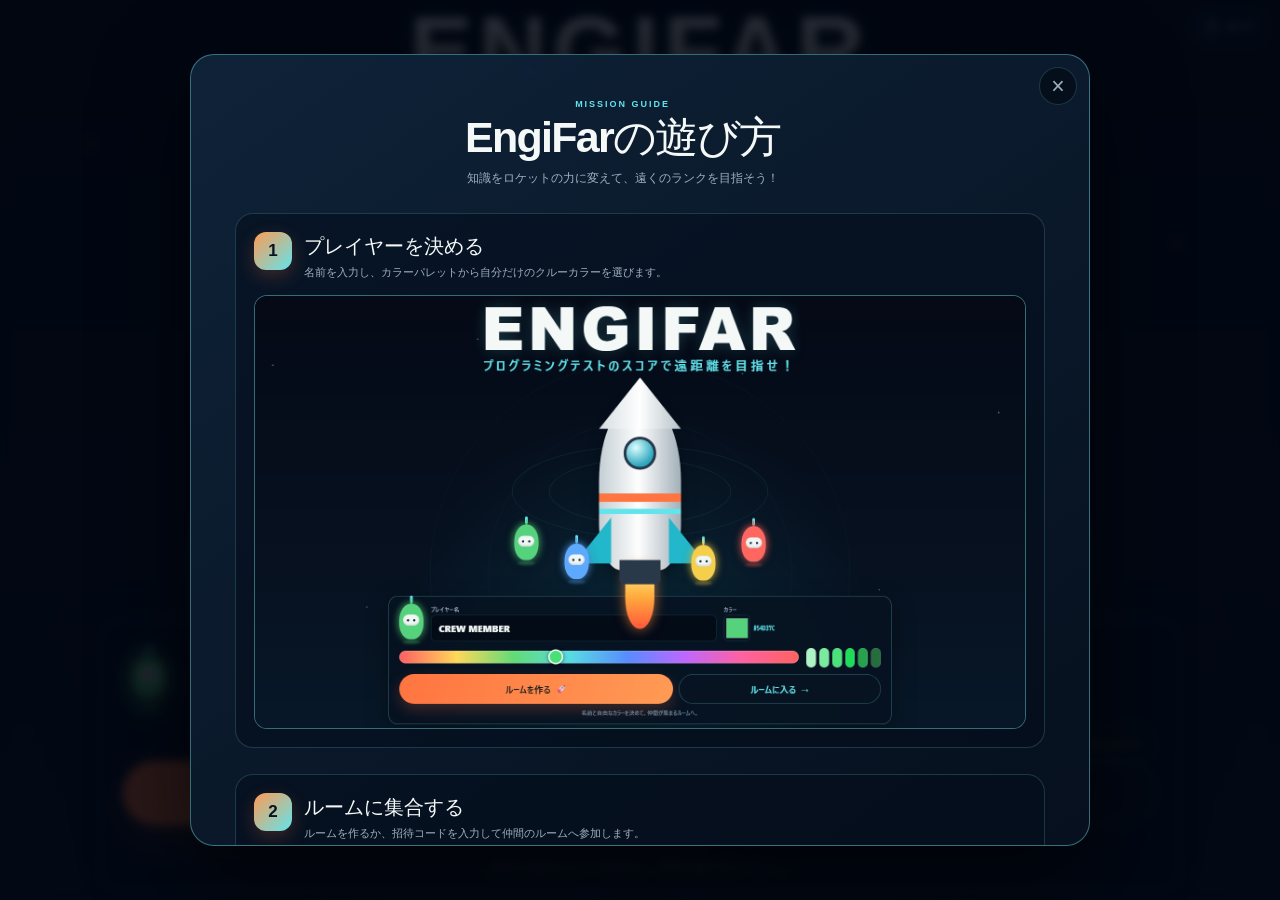
==== public/index.html @ 31536b96 "feat: synchronize quiz flow and private results" ====
<!doctype html>
<html lang="ja">
<head>
  <meta charset="UTF-8">
  <meta name="viewport" content="width=device-width, initial-scale=1, viewport-fit=cover">
  <meta name="theme-color" content="#07111f">
  <title>EngiFar | 遠距離を目指せ!!</title>
  <link rel="stylesheet" href="./style.css?v=20260826-pr33-ui-port">
  <script type="module" src="./script.js?v=20260826-pr33-ui-port"></script>
</head>
<body>
  <div class="app-shell reference-home" id="app" data-page="home">
    <div class="space-background" aria-hidden="true"></div>
    <button class="guide-open-button guide-open-button--home" type="button" aria-haspopup="dialog"><span>?</span> 遊び方</button>
    <main class="reference-home-main">
      <header class="reference-hero"><p class="reference-logo">ENGIFAR</p><h1>プログラミングテストのスコアで<wbr>遠距離を目指せ！</h1></header>
      <section class="reference-scene" aria-label="仲間のクルーとロケット">
        <span class="scene-orbit scene-orbit--outer" aria-hidden="true"></span><span class="scene-orbit scene-orbit--inner" aria-hidden="true"></span>
        <span class="crew-avatar scene-bot scene-bot--one" style="--crew-color:#54d37c" aria-label="緑のクルー"><i></i></span>
        <span class="crew-avatar scene-bot scene-bot--two" style="--crew-color:#5ca9ff" aria-label="青のクルー"><i></i></span>
        <div class="home-rocket" aria-label="EngiFarロケット"><span class="home-rocket-tip"></span><span class="home-rocket-window"></span><span class="home-rocket-band home-rocket-band--orange"></span><span class="home-rocket-band home-rocket-band--cyan"></span><span class="home-rocket-fin home-rocket-fin--left"></span><span class="home-rocket-fin home-rocket-fin--right"></span><span class="home-rocket-engine"></span><span class="home-rocket-flame"></span></div>
        <span class="crew-avatar scene-bot scene-bot--three" style="--crew-color:#f5cf4b" aria-label="黄のクルー"><i></i></span>
        <span class="crew-avatar scene-bot scene-bot--four" style="--crew-color:#ff665f" aria-label="赤のクルー"><i></i></span>
      </section>
      <section class="home-control" aria-labelledby="setup-title">
        <div class="home-profile-row">
          <span class="crew-avatar crew-avatar--medium" id="player-preview" style="--crew-color:#54d37c" aria-hidden="true"><i></i></span>
          <label class="compact-name" for="player-name"><span id="setup-title">プレイヤー名</span><input id="player-name" type="text" maxlength="18" value="CREW MEMBER" autocomplete="name"></label>
          <div class="compact-color" aria-label="選択中のクルーカラー"><span>カラー</span><i class="selected-color-swatch" id="selected-color-swatch" style="--swatch-color:#54d37c" aria-hidden="true"></i><output id="color-code" for="player-color">#54D37C</output><input id="player-color" type="color" value="#54d37c" hidden></div>
        </div>
        <div class="color-quick-actions"><button class="color-options-toggle" id="color-options-toggle" type="button" aria-expanded="false" aria-controls="color-options-panel">色を変更</button><button class="random-color-button" id="random-color-button" type="button">ランダムカラー</button></div>
        <div class="compact-palette" id="color-options-panel" hidden><label class="hue-control" for="hue-slider"><span class="sr-only">色相を選ぶ</span><input id="hue-slider" type="range" min="0" max="359" value="145" aria-label="色相パレット"></label><div class="tone-palette" id="tone-palette" aria-label="明るさを選ぶ"></div></div>
        <div class="home-actions">
          <button class="primary-button" id="start-button" type="button"><span>ルームを作る</span><b aria-hidden="true">🚀</b></button>
          <button class="secondary-button" id="join-room-button" type="button" aria-expanded="false" aria-controls="join-room-panel"><span>ルームに入る</span><b aria-hidden="true">→</b></button>
        </div>
        <div class="room-entry-panel" id="join-room-panel" hidden><label for="room-code">招待コード</label><div><input id="room-code" type="text" maxlength="8" pattern="[A-Za-z0-9]{6,8}" placeholder="例：STAR24" autocomplete="off"><button id="enter-room-button" type="button">参加</button></div></div>
        <p class="home-room-status" id="home-room-status" aria-live="polite"></p>
        <p class="home-room-note">名前と自由なカラーを決めて、仲間が集まるルームへ。</p>
      </section>
    </main>
  </div>
</body>
</html>
---- public/style.css ----
:root {
  color-scheme: dark;
  --night: #050a16;
  --night-2: #071426;
  --panel: rgba(12, 25, 43, 0.9);
  --panel-solid: #0c192b;
  --panel-soft: rgba(17, 38, 59, 0.78);
  --line: rgba(116, 220, 229, 0.2);
  --line-strong: rgba(116, 220, 229, 0.44);
  --cyan: #62e4ec;
  --cyan-deep: #22b7ca;
  --orange: #ff7541;
  --orange-bright: #ff9b55;
  --lime: #c9f765;
  --text: #f4f8f7;
  --muted: #9eb0bf;
  --quiet: #718496;
  --safe-top: max(10px, env(safe-area-inset-top));
  --safe-right: max(12px, env(safe-area-inset-right));
  --safe-bottom: max(10px, env(safe-area-inset-bottom));
  --safe-left: max(12px, env(safe-area-inset-left));
  font-family: "Segoe UI", "Yu Gothic UI", "Meiryo", sans-serif;
  font-synthesis: none;
}
* {
  box-sizing: border-box;
  margin: 0;
}

html,
body {
  width: 100%;
  height: 100%;
  overflow: hidden;
  background: var(--night);
}

body {
  color: var(--text);
  -webkit-font-smoothing: antialiased;
  text-rendering: optimizeLegibility;
}

button,
input,
a {
  font: inherit;
}

button,
a {
  -webkit-tap-highlight-color: transparent;
}

button {
  border: 0;
}

button:disabled,
button[aria-disabled="true"] {
  cursor: not-allowed;
  opacity: .42;
  filter: saturate(.55);
}

a {
  color: inherit;
  text-decoration: none;
}

[hidden] {
  display: none !important;
}

.sr-only {
  position: absolute;
  width: 1px;
  height: 1px;
  padding: 0;
  margin: -1px;
  overflow: hidden;
  clip: rect(0, 0, 0, 0);
  white-space: nowrap;
  border: 0;
}

.app-shell {
  position: relative;
  isolation: isolate;
  display: grid;
  grid-template-rows: 56px minmax(0, 1fr);
  width: 100%;
  height: 100dvh;
  min-height: 100dvh;
  overflow: hidden;
  padding: var(--safe-top) var(--safe-right) var(--safe-bottom) var(--safe-left);
  background:
    radial-gradient(circle at 50% 78%, rgba(26, 155, 173, 0.15), transparent 42%),
    linear-gradient(180deg, #050a16 0%, #071120 58%, #081828 100%);
}

.space-background {
  position: absolute;
  z-index: -2;
  inset: 0;
  overflow: hidden;
  pointer-events: none;
  background-image:
    radial-gradient(circle at 7% 16%, rgba(255,255,255,.8) 0 1px, transparent 1.8px),
    radial-gradient(circle at 18% 72%, rgba(98,228,236,.75) 0 1px, transparent 2px),
    radial-gradient(circle at 31% 10%, rgba(255,255,255,.65) 0 1px, transparent 1.8px),
    radial-gradient(circle at 43% 83%, rgba(255,255,255,.55) 0 1.2px, transparent 2px),
    radial-gradient(circle at 62% 18%, rgba(98,228,236,.7) 0 1px, transparent 2px),
    radial-gradient(circle at 78% 68%, rgba(255,255,255,.65) 0 1px, transparent 1.8px),
    radial-gradient(circle at 92% 27%, rgba(255,255,255,.75) 0 1.2px, transparent 2px);
  animation: stars-twinkle 3.2s ease-in-out infinite alternate;
}

.space-background::before,
.space-background::after {
  position: absolute;
  content: "";
  border: 1px solid rgba(65, 211, 224, 0.13);
  border-radius: 50%;
  left: 50%;
  top: 64%;
  transform: translate(-50%, -50%);
}

.space-background::before {
  width: min(74vw, 900px);
  aspect-ratio: 1;
}

.space-background::after {
  width: min(54vw, 650px);
  aspect-ratio: 1;
}

.space-background--bright {
  background-color: rgba(39, 91, 133, 0.08);
}

@keyframes stars-twinkle {
  50% { opacity: .62; }
}

.topbar {
  z-index: 20;
  align-self: stretch;
  display: flex;
  align-items: center;
  justify-content: space-between;
  gap: 16px;
  width: min(100%, 1180px);
  margin-inline: auto;
  min-width: 0;
}

.brand {
  display: inline-flex;
  align-items: center;
  gap: 10px;
  min-width: 0;
}

.brand-mark {
  display: grid;
  place-items: center;
  width: 34px;
  height: 34px;
  flex: 0 0 auto;
  border: 1px solid rgba(98, 228, 236, .46);
  border-radius: 10px;
  color: #08121f;
  background: linear-gradient(135deg, var(--cyan), var(--orange-bright));
  box-shadow: 0 0 22px rgba(98, 228, 236, .16);
  font-family: "Arial Black", "Segoe UI", sans-serif;
  font-size: 18px;
  font-weight: 900;
}

.brand > span:last-child {
  display: grid;
  min-width: 0;
}

.brand strong {
  font-family: "Arial Black", "Segoe UI", sans-serif;
  font-size: 20px;
  line-height: 1;
  letter-spacing: .03em;
}

.brand small {
  margin-top: 4px;
  color: var(--quiet);
  font-size: 8px;
  font-weight: 800;
  letter-spacing: .18em;
}

.route-chip {
  display: inline-flex;
  align-items: center;
  gap: 8px;
  height: 32px;
  padding: 0 12px;
  white-space: nowrap;
  border: 1px solid var(--line);
  border-radius: 999px;
  color: var(--muted);
  background: rgba(7, 16, 29, .72);
  font-size: 10px;
  font-weight: 800;
  letter-spacing: .12em;
}

.route-chip span {
  color: var(--cyan);
}

.route-chip--complete {
  border-color: rgba(201, 247, 101, .32);
}

.route-chip--complete span {
  color: var(--lime);
}

.eyebrow {
  margin: 0;
  color: var(--cyan);
  font-size: 10px;
  font-weight: 900;
  letter-spacing: .18em;
  text-transform: uppercase;
}

.primary-button,
.secondary-button {
  display: inline-flex;
  align-items: center;
  justify-content: center;
  gap: 10px;
  min-height: 52px;
  padding: 0 20px;
  border-radius: 999px;
  cursor: pointer;
  font-weight: 900;
  transition: transform .16s ease, filter .16s ease, border-color .16s ease, background .16s ease;
}

.primary-button {
  color: #111b1c;
  background: linear-gradient(105deg, var(--orange), var(--orange-bright));
  box-shadow: 0 12px 32px rgba(255, 117, 65, .24);
}

.primary-button b {
  font-size: 18px;
}

.primary-button:hover,
.secondary-button:hover {
  transform: translateY(-2px);
  filter: brightness(1.06);
}

.primary-button:active,
.secondary-button:active {
  transform: translateY(0);
}

.primary-button:disabled {
  cursor: default;
  color: var(--muted);
  background: rgba(92, 111, 128, .22);
  box-shadow: none;
  transform: none;
  filter: none;
}

.secondary-button {
  min-height: 46px;
  border: 1px solid var(--line-strong);
  color: var(--cyan);
  background: rgba(8, 20, 35, .78);
}

:focus-visible {
  outline: 3px solid var(--lime);
  outline-offset: 3px;
}

/* Crew character */
.crew-avatar {
  --crew-size: 52px;
  position: relative;
  display: inline-block;
  width: calc(var(--crew-size) * .68);
  height: var(--crew-size);
  flex: 0 0 auto;
  border: 1px solid rgba(255, 255, 255, .18);
  border-radius: 48% 48% 44% 44%;
  background: var(--crew-color, #54d37c);
  box-shadow: 0 8px 22px rgba(0, 0, 0, .28), 0 0 18px var(--crew-color, #54d37c);
  animation: crew-bob 3.4s ease-in-out infinite;
}

.crew-avatar::before {
  position: absolute;
  content: "";
  left: 50%;
  bottom: 100%;
  width: 3px;
  height: 18%;
  border-radius: 3px;
  background: var(--crew-color, #54d37c);
  box-shadow: 0 -4px 0 1.5px var(--cyan);
  transform: translateX(-50%);
}

.crew-avatar::after {
  position: absolute;
  content: "";
  z-index: -1;
  left: 12%;
  right: 12%;
  top: 105%;
  height: 10%;
  border-radius: 50%;
  background: var(--crew-color, #54d37c);
  opacity: .24;
  filter: blur(2px);
}

.crew-avatar > i {
  position: absolute;
  left: 15%;
  top: 30%;
  width: 70%;
  height: 32%;
  border-radius: 999px;
  background: #f0f7f5;
  box-shadow: inset 0 -2px 4px rgba(14, 29, 40, .16);
}

.crew-avatar > i::before {
  position: absolute;
  content: "";
  inset: 0;
  background:
    radial-gradient(circle at 31% 52%, #122232 0 8%, transparent 10%),
    radial-gradient(circle at 69% 52%, #122232 0 8%, transparent 10%);
}

.crew-avatar--svg {
  border: 0;
  border-radius: 0;
  background: transparent;
  box-shadow: none;
  filter: drop-shadow(0 8px 14px rgba(0, 0, 0, .28)) drop-shadow(0 0 10px var(--crew-color, #54d37c));
}

.crew-avatar--svg::before,
.crew-avatar--svg::after {
  content: none;
}

.crew-avatar-svg {
  display: block;
  width: 100%;
  height: 100%;
}

.room-avatar-field {
  position: absolute;
  z-index: 4;
  inset: 4% 3% 2%;
  touch-action: none;
}

.room-field-avatar {
  position: absolute;
  width: 48px;
  height: 64px;
  padding: 0;
  cursor: grab;
  transform: translate(-50%, -50%);
  transition: filter .18s ease, scale .18s ease;
}

.room-field-avatar.is-dragging {
  z-index: 8;
  cursor: grabbing;
  scale: 1.08;
  animation: none;
}

.room-field-avatar.is-reacting {
  animation: room-avatar-reaction .58s ease;
}

.room-field-avatar-label {
  position: absolute;
  left: 50%;
  bottom: -8px;
  padding: 2px 6px;
  border-radius: 999px;
  color: #07111f;
  background: var(--lime);
  font-size: 7px;
  font-weight: 900;
  translate: -50% 0;
}

@keyframes room-avatar-reaction {
  0%, 100% { rotate: 0deg; scale: 1; }
  30% { rotate: -12deg; scale: 1.08; }
  65% { rotate: 12deg; scale: 1.08; }
}

@media (prefers-reduced-motion: reduce) {
  .crew-avatar,
  .room-field-avatar.is-reacting {
    animation: none;
  }
}

.crew-avatar--tiny { --crew-size: 28px; box-shadow: 0 0 9px var(--crew-color); }
.crew-avatar--small { --crew-size: 40px; }
.crew-avatar--medium { --crew-size: 54px; }
.crew-avatar--large { --crew-size: 72px; }

@keyframes crew-bob {
  0%, 100% { translate: 0 0; }
  50% { translate: 0 -5px; }
}

/* Home */
.home-layout {
  z-index: 1;
  align-self: stretch;
  display: grid;
  grid-template-columns: minmax(0, 1fr) minmax(340px, 420px);
  align-items: center;
  gap: clamp(28px, 6vw, 86px);
  width: min(100%, 1080px);
  min-height: 0;
  margin-inline: auto;
  padding: 12px clamp(10px, 2vw, 24px) 18px;
}

.home-intro {
  min-width: 0;
}

.home-intro h1 {
  margin: 8px 0 10px;
  font-family: "Arial Black", "Yu Gothic UI", sans-serif;
  font-size: clamp(44px, 6.4vw, 78px);
  line-height: 1.03;
  letter-spacing: -.04em;
}

.home-intro h1 em {
  color: transparent;
  background: linear-gradient(90deg, var(--cyan), #c9d6bd 47%, var(--orange-bright));
  -webkit-background-clip: text;
  background-clip: text;
  font-style: normal;
}

.home-lead {
  max-width: 510px;
  margin: 0;
  color: var(--muted);
  font-size: clamp(14px, 1.5vw, 17px);
  font-weight: 700;
  line-height: 1.8;
}

.crew-constellation {
  position: relative;
  width: min(100%, 480px);
  height: clamp(126px, 19vh, 170px);
  margin-top: 14px;
}

.crew-constellation .orbit {
  position: absolute;
  left: 5%;
  right: 3%;
  top: 24%;
  height: 70%;
  border: 1px solid rgba(98, 228, 236, .2);
  border-radius: 50%;
  transform: rotate(-5deg);
}

.crew-constellation .orbit--two {
  left: 18%;
  right: 18%;
  top: 38%;
  height: 45%;
  border-color: rgba(255, 117, 65, .18);
  transform: rotate(8deg);
}

.crew-constellation .crew-avatar {
  position: absolute;
}

.crew-pos--one { left: 6%; top: 46%; animation-delay: -.4s; }
.crew-pos--two { left: 24%; top: 22%; animation-delay: -1.2s; }
.crew-pos--three { left: 48%; top: 53%; animation-delay: -2s; }
.crew-pos--four { left: 66%; top: 18%; animation-delay: -.8s; }
.crew-pos--five { left: 88%; top: 47%; animation-delay: -1.7s; }

.crew-constellation > strong {
  position: absolute;
  left: 50%;
  bottom: 0;
  padding: 5px 10px;
  border: 1px solid var(--line);
  border-radius: 999px;
  color: var(--quiet);
  background: rgba(6, 13, 25, .75);
  font-size: 8px;
  letter-spacing: .16em;
  transform: translateX(-50%);
}

.mission-facts {
  display: grid;
  grid-template-columns: repeat(3, 1fr);
  gap: 8px;
  max-width: 520px;
  margin: 10px 0 0;
  padding: 0;
  list-style: none;
}

.mission-facts li {
  display: flex;
  align-items: center;
  gap: 8px;
  min-width: 0;
  padding: 10px 12px;
  border: 1px solid var(--line);
  border-radius: 13px;
  background: rgba(9, 22, 38, .58);
}

.mission-facts b {
  color: var(--cyan);
  font-size: 24px;
  line-height: 1;
}

.mission-facts b span {
  font-size: 11px;
}

.mission-facts li > span {
  color: var(--muted);
  font-size: 10px;
  font-weight: 800;
}

.setup-card {
  display: grid;
  gap: 15px;
  width: 100%;
  min-width: 0;
  padding: clamp(18px, 3vh, 28px);
  border: 1px solid var(--line-strong);
  border-radius: 26px;
  background:
    linear-gradient(145deg, rgba(20, 43, 65, .94), rgba(8, 19, 34, .96));
  box-shadow: 0 26px 70px rgba(0, 0, 0, .38), inset 0 1px rgba(255,255,255,.04);
  animation: panel-enter .55s ease both;
}

@keyframes panel-enter {
  from { opacity: 0; transform: translateY(10px); }
}

.setup-heading {
  display: flex;
  align-items: center;
  gap: 16px;
}

.setup-heading h2 {
  margin: 5px 0 0;
  font-size: clamp(19px, 2.2vw, 25px);
}

.player-avatar-wrap {
  position: relative;
  display: grid;
  place-items: center;
  width: 84px;
  height: 84px;
  flex: 0 0 auto;
  border: 1px solid var(--line);
  border-radius: 22px;
  background: radial-gradient(circle, rgba(98,228,236,.12), transparent 70%);
}

.ready-dot {
  position: absolute;
  right: 6px;
  bottom: 6px;
  width: 13px;
  height: 13px;
  border: 3px solid var(--panel-solid);
  border-radius: 50%;
  background: var(--lime);
  box-shadow: 0 0 10px rgba(201,247,101,.5);
}

.field-group {
  display: grid;
  gap: 7px;
}

.field-group > span,
.color-section-head > span {
  color: var(--muted);
  font-size: 11px;
  font-weight: 900;
  letter-spacing: .06em;
}

.field-group input {
  width: 100%;
  height: 48px;
  padding: 0 15px;
  border: 1px solid rgba(157, 179, 197, .26);
  border-radius: 13px;
  outline: 0;
  color: var(--text);
  background: rgba(4, 12, 24, .72);
  font-weight: 800;
}

.field-group input:focus {
  border-color: var(--cyan);
  box-shadow: 0 0 0 3px rgba(98, 228, 236, .12);
}

.color-section {
  display: grid;
  gap: 9px;
  min-width: 0;
}

.color-section-head {
  display: flex;
  align-items: center;
  justify-content: space-between;
  gap: 12px;
}

.native-color {
  display: inline-flex;
  align-items: center;
  gap: 8px;
  cursor: pointer;
}

.native-color input {
  width: 36px;
  height: 28px;
  padding: 2px;
  border: 1px solid var(--line-strong);
  border-radius: 9px;
  background: transparent;
  cursor: pointer;
}

.native-color output {
  min-width: 62px;
  color: var(--cyan);
  font: 800 11px ui-monospace, "Cascadia Code", monospace;
}

.hue-control {
  display: block;
  min-width: 0;
}

.hue-control input {
  width: 100%;
  height: 18px;
  margin: 0;
  appearance: none;
  border: 2px solid rgba(255,255,255,.16);
  border-radius: 999px;
  outline: 0;
  background: linear-gradient(90deg, #ff6262, #ffd95a, #63dc77, #58dbe4, #598dff, #be68ff, #ff62a2, #ff6262);
  cursor: pointer;
}

.hue-control input::-webkit-slider-thumb {
  width: 23px;
  height: 23px;
  appearance: none;
  border: 3px solid #fff;
  border-radius: 50%;
  background: hsl(var(--selected-hue, 145) 72% 58%);
  box-shadow: 0 1px 8px rgba(0,0,0,.55);
}

.hue-control input::-moz-range-thumb {
  width: 18px;
  height: 18px;
  border: 3px solid #fff;
  border-radius: 50%;
  background: hsl(var(--selected-hue, 145) 72% 58%);
}

.tone-palette {
  display: grid;
  grid-template-columns: repeat(6, 1fr);
  gap: 7px;
}

.tone-button {
  position: relative;
  min-width: 0;
  height: 31px;
  border: 1px solid rgba(255,255,255,.22);
  border-radius: 10px;
  background: var(--tone);
  cursor: pointer;
}

.tone-button[aria-pressed="true"] {
  outline: 2px solid #fff;
  outline-offset: 2px;
}

.setup-note {
  margin: -2px 0 0;
  color: var(--quiet);
  font-size: 11px;
  font-weight: 700;
}

.setup-note span {
  color: var(--lime);
}

.setup-card .primary-button {
  width: 100%;
}

/* Quiz */
.player-chip {
  display: inline-flex;
  align-items: center;
  gap: 9px;
  min-width: 0;
  max-width: 44vw;
  padding: 5px 11px;
  border: 1px solid var(--line);
  border-radius: 999px;
  background: rgba(7, 16, 29, .72);
}

.player-chip strong {
  overflow: hidden;
  color: var(--muted);
  font-size: 11px;
  text-overflow: ellipsis;
  white-space: nowrap;
}

.quiz-layout {
  z-index: 1;
  display: grid;
  place-items: center;
  width: 100%;
  min-width: 0;
  min-height: 0;
  padding: 10px clamp(4px, 2vw, 20px) 14px;
}

.quiz-card {
  display: grid;
  grid-template-rows: auto 5px minmax(112px, 1fr) auto auto;
  gap: clamp(8px, 1.5vh, 14px);
  width: min(100%, 980px);
  min-width: 0;
  height: min(100%, 650px);
  min-height: 0;
  padding: clamp(13px, 2.5vh, 23px);
  border: 1px solid var(--line-strong);
  border-radius: 24px;
  background: linear-gradient(145deg, rgba(16, 34, 54, .96), rgba(7, 17, 31, .97));
  box-shadow: 0 24px 70px rgba(0, 0, 0, .4);
}

.quiz-head {
  display: flex;
  align-items: center;
  justify-content: space-between;
  gap: 12px;
  min-width: 0;
}

.question-count {
  display: flex;
  align-items: baseline;
  gap: 6px;
  margin-top: 2px;
}

.question-count strong {
  font-family: "Arial Black", "Segoe UI", sans-serif;
  font-size: clamp(26px, 4vh, 40px);
  line-height: 1;
}

.question-count span {
  color: var(--quiet);
  font-size: 12px;
  font-weight: 800;
}

.quiz-head-side {
  display: flex;
  align-items: center;
  gap: 7px;
}

.category-chip,
.difficulty-chip {
  display: inline-flex;
  align-items: center;
  height: 27px;
  padding: 0 10px;
  border-radius: 999px;
  font-size: 9px;
  font-weight: 900;
  letter-spacing: .06em;
}

.category-chip {
  border: 1px solid rgba(98, 228, 236, .3);
  color: var(--cyan);
  background: rgba(98, 228, 236, .08);
}

.difficulty-chip {
  color: #1c2111;
  background: var(--lime);
}

.progress-track {
  overflow: hidden;
  height: 5px;
  border-radius: 99px;
  background: rgba(129, 154, 174, .17);
}

.progress-track i {
  display: block;
  width: 4.2%;
  height: 100%;
  border-radius: inherit;
  background: linear-gradient(90deg, var(--cyan), var(--lime));
  box-shadow: 0 0 12px rgba(98,228,236,.4);
  transition: width .3s ease;
}

.question-zone {
  display: grid;
  grid-template-rows: auto minmax(0, 1fr);
  min-height: 0;
  min-width: 0;
  overflow: hidden;
  border: 1px solid rgba(120, 161, 187, .17);
  border-radius: 18px;
  background: rgba(4, 13, 25, .55);
}

.timer-dial {
  --timer-color: var(--orange);
  position: relative;
  display: flex;
  align-items: center;
  justify-content: space-between;
  width: 100%;
  min-height: 58px;
  padding: 10px 20px 12px;
  border-bottom: 1px solid rgba(120, 161, 187, .14);
  background: rgba(15, 31, 49, .62);
}

.timer-dial::after {
  position: absolute;
  left: 0;
  bottom: -1px;
  width: calc(var(--timer-progress) * 100%);
  height: 4px;
  content: "";
  background: var(--timer-color);
  box-shadow: 0 0 12px color-mix(in srgb, var(--timer-color) 55%, transparent);
  transition: width .16s linear;
}

.timer-dial span {
  color: var(--muted);
  font-size: 12px;
  font-weight: 900;
  letter-spacing: .08em;
}

.timer-dial small {
  margin-left: 5px;
  color: var(--timer-color);
  font-size: 12px;
  font-weight: 900;
}

.timer-dial strong {
  color: var(--timer-color);
  font-family: "Arial Black", "Segoe UI", sans-serif;
  font-size: 30px;
  line-height: .95;
}

.quiz-card[data-mode="review"] .timer-dial {
  --timer-color: var(--cyan);
}

.question-copy {
  display: grid;
  align-content: start;
  gap: clamp(11px, 1.8vh, 18px);
  min-width: 0;
  padding: clamp(14px, 2.4vh, 24px) clamp(15px, 2.5vw, 26px) clamp(16px, 2.6vh, 26px);
}

.question-prompt,
.question-fill {
  min-width: 0;
}

.question-row-label {
  display: block;
  margin-bottom: 6px;
  color: var(--cyan);
  font-size: 9px;
  font-weight: 900;
  letter-spacing: .15em;
}

.question-instruction {
  margin: 0;
  color: var(--text);
  font-size: clamp(12px, 1.45vw, 15px);
  font-weight: 800;
  line-height: 1.55;
}

.question-copy pre {
  overflow: hidden;
  margin: 0;
  min-height: 64px;
  padding: 14px 16px;
  border: 1px solid rgba(201, 247, 101, .28);
  border-radius: 13px;
  color: var(--lime);
  background: rgba(13, 28, 18, .72);
  font: 800 clamp(13px, 1.7vw, 18px)/1.5 ui-monospace, "Cascadia Code", "Yu Gothic UI", monospace;
  text-align: center;
  white-space: pre-wrap;
  overflow-wrap: anywhere;
}

.answer-grid {
  display: grid;
  grid-template-columns: repeat(2, minmax(0, 1fr));
  gap: 9px;
  min-width: 0;
}

.answer-button {
  position: relative;
  display: grid;
  grid-template-columns: 28px minmax(0, 1fr);
  align-items: center;
  gap: 10px;
  min-height: clamp(48px, 7.6vh, 66px);
  padding: 8px 12px;
  border: 1px solid rgba(134, 162, 184, .22);
  border-radius: 14px;
  color: var(--text);
  background: rgba(15, 31, 49, .82);
  cursor: pointer;
  text-align: left;
  font-size: clamp(11px, 1.3vw, 14px);
  font-weight: 800;
  overflow-wrap: anywhere;
  transition: border-color .15s ease, background .15s ease, transform .15s ease;
}

.answer-button:hover:not(:disabled) {
  border-color: var(--cyan);
  transform: translateY(-1px);
}

.answer-button > span:first-child {
  display: grid;
  place-items: center;
  width: 27px;
  height: 27px;
  border: 1px solid rgba(158, 180, 198, .32);
  border-radius: 8px;
  color: var(--muted);
  font-size: 10px;
}

.answer-button.is-selected {
  border-color: var(--orange);
  background: rgba(255, 117, 65, .13);
}

.answer-button.is-selected > span:first-child {
  border-color: var(--orange);
  color: #141b1b;
  background: var(--orange);
}

.answer-button.is-answer {
  border-color: var(--lime);
  background: rgba(201, 247, 101, .13);
}

.answer-button.is-answer > span:first-child {
  border-color: var(--lime);
  color: #17200f;
  background: var(--lime);
}

.answer-button:disabled {
  cursor: default;
}

.answer-button.is-muted {
  opacity: .55;
}

.feedback-bar {
  display: grid;
  grid-template-columns: 34px minmax(0, 1fr) auto;
  align-items: center;
  gap: 10px;
  min-height: 62px;
  padding: 9px 12px;
  border: 1px solid rgba(98, 228, 236, .16);
  border-radius: 14px;
  background: rgba(5, 16, 29, .72);
}

.feedback-icon {
  display: grid;
  place-items: center;
  width: 32px;
  height: 32px;
  border-radius: 50%;
  color: var(--lime);
  background: rgba(201, 247, 101, .09);
}

.feedback-bar strong {
  display: block;
  font-size: clamp(10px, 1.25vw, 13px);
}

.feedback-bar p {
  margin: 3px 0 0;
  color: var(--muted);
  font-size: clamp(9px, 1.05vw, 11px);
  line-height: 1.35;
}

.correct-confetti {
  position: fixed;
  z-index: 100;
  inset: 0;
  overflow: hidden;
  pointer-events: none;
}

.confetti-piece {
  position: absolute;
  bottom: -12px;
  width: 8px;
  height: 15px;
  border-radius: 2px;
  background: var(--confetti-color, #ffd83d);
  box-shadow: 0 0 7px rgba(255, 213, 45, .42);
  opacity: 0;
  animation: correct-confetti-burst 1.55s cubic-bezier(.2,.7,.28,1) var(--confetti-delay, 0s) both;
}

.confetti-piece--left { left: 8px; }
.confetti-piece--right { right: 8px; }

.confetti-piece:nth-child(3n) { width: 6px; height: 11px; }
.confetti-piece:nth-child(4n) { border-radius: 50%; }

@keyframes correct-confetti-burst {
  0% { opacity: 0; transform: translate(0, 20px) rotate(0deg) scale(.7); }
  10% { opacity: 1; }
  52% { opacity: 1; transform: translate(var(--confetti-apex-x), var(--confetti-apex-y)) rotate(var(--confetti-rotate)) scale(1); }
  100% { opacity: 0; transform: translate(var(--confetti-x), var(--confetti-end-y)) rotate(calc(var(--confetti-rotate) + 180deg)) scale(.82); }
}

.review-count {
  display: grid;
  place-items: center;
  width: 34px;
  height: 34px;
  border: 1px solid var(--line-strong);
  border-radius: 50%;
  color: var(--cyan);
  font-family: "Arial Black", "Segoe UI", sans-serif;
}

/* Rocket */
.rocket-shell {
  display: block;
  padding: 0;
}

.topbar--overlay {
  position: absolute;
  z-index: 30;
  left: 50%;
  top: var(--safe-top);
  width: min(calc(100% - var(--safe-left) - var(--safe-right)), 1180px);
  height: 48px;
  transform: translateX(-50%);
}

.flight-scene {
  position: relative;
  width: 100%;
  height: 100dvh;
  overflow: hidden;
  background: #112a42;
}

.sky-layer {
  position: absolute;
  inset: 0;
  opacity: 0;
  transition: opacity 1.2s ease;
}

.sky-layer--ground {
  opacity: 1;
  background:
    linear-gradient(180deg, #0c1730 0%, #224f76 54%, #538e98 75%, #253b31 76%, #102218 100%);
}

.sky-layer--ground::after {
  position: absolute;
  content: "";
  left: -10%;
  right: -10%;
  bottom: 16%;
  height: 18%;
  border-radius: 50% 50% 0 0;
  background: linear-gradient(180deg, rgba(52,102,76,.7), #0f241b);
}

.sky-layer--upper {
  background: linear-gradient(180deg, #091226 0%, #173c66 52%, #4f91b0 100%);
}

.sky-layer--space {
  background:
    radial-gradient(circle at 65% 20%, rgba(94, 88, 187, .22), transparent 35%),
    linear-gradient(180deg, #030610, #071123 66%, #12324d);
}

[data-flight-state="countdown"] .sky-layer--upper,
[data-flight-state="flying"] .sky-layer--upper,
[data-flight-state="complete"] .sky-layer--upper {
  opacity: 1;
}

[data-flight-state="flying"] .sky-layer--space,
[data-flight-state="complete"] .sky-layer--space {
  opacity: 1;
}

.flight-stars {
  position: absolute;
  inset: 0;
  opacity: 0;
  background-image:
    radial-gradient(circle at 12% 18%, #fff 0 1px, transparent 1.8px),
    radial-gradient(circle at 26% 41%, var(--cyan) 0 1px, transparent 2px),
    radial-gradient(circle at 39% 12%, #fff 0 1px, transparent 1.8px),
    radial-gradient(circle at 56% 34%, #fff 0 1.2px, transparent 2px),
    radial-gradient(circle at 72% 16%, var(--cyan) 0 1px, transparent 2px),
    radial-gradient(circle at 87% 43%, #fff 0 1px, transparent 1.8px),
    radial-gradient(circle at 94% 8%, #fff 0 1px, transparent 1.8px);
  transition: opacity 1s ease;
}

[data-flight-state="flying"] .flight-stars,
[data-flight-state="complete"] .flight-stars {
  opacity: .9;
  animation: stars-twinkle 1.8s ease-in-out infinite alternate;
}

.speed-lines {
  position: absolute;
  inset: -30%;
  opacity: 0;
  background: repeating-linear-gradient(90deg, transparent 0 7%, rgba(255,255,255,.22) 7.1% 7.2%, transparent 7.3% 15%);
  transform: perspective(380px) rotateX(64deg);
}

[data-flight-state="flying"] .speed-lines {
  opacity: .18;
  animation: speed-lines .42s linear infinite;
}

@keyframes speed-lines {
  to { translate: 0 90px; }
}

.launch-status {
  position: absolute;
  z-index: 14;
  left: max(var(--safe-left), calc(50% - 550px));
  top: max(72px, calc(var(--safe-top) + 58px));
  display: flex;
  align-items: center;
  gap: 10px;
  max-width: min(70vw, 340px);
  padding: 9px 13px;
  border: 1px solid var(--line);
  border-radius: 14px;
  background: rgba(4, 12, 25, .68);
  backdrop-filter: blur(10px);
}

.status-light {
  width: 9px;
  height: 9px;
  flex: 0 0 auto;
  border-radius: 50%;
  background: var(--orange);
  box-shadow: 0 0 12px var(--orange);
  animation: status-pulse 1.2s ease-in-out infinite;
}

[data-flight-state="ready"] .status-light,
[data-flight-state="complete"] .status-light {
  background: var(--lime);
  box-shadow: 0 0 12px var(--lime);
}

[data-flight-state="flying"] .status-light {
  background: var(--cyan);
  box-shadow: 0 0 12px var(--cyan);
}

@keyframes status-pulse {
  50% { opacity: .4; }
}

.launch-status small,
.launch-status strong {
  display: block;
}

.launch-status small {
  color: var(--cyan);
  font-size: 8px;
  font-weight: 900;
  letter-spacing: .14em;
}

.launch-status strong {
  margin-top: 3px;
  font-size: clamp(11px, 1.5vw, 14px);
}

.flight-steps {
  position: absolute;
  z-index: 14;
  right: max(var(--safe-right), calc(50% - 550px));
  top: max(78px, calc(var(--safe-top) + 62px));
  display: flex;
  gap: 4px;
  margin: 0;
  padding: 0;
  list-style: none;
}

.flight-steps li {
  display: inline-flex;
  align-items: center;
  gap: 5px;
  padding: 6px 8px;
  border-radius: 99px;
  color: rgba(224,235,238,.48);
  font-size: 9px;
  font-weight: 900;
}

.flight-steps li span {
  display: grid;
  place-items: center;
  width: 18px;
  height: 18px;
  border: 1px solid currentColor;
  border-radius: 50%;
}

.flight-steps li.is-current {
  color: var(--text);
  background: rgba(98,228,236,.13);
}

.flight-steps li.is-done {
  color: var(--lime);
}

.rocket-wrap {
  position: absolute;
  z-index: 8;
  left: 50%;
  bottom: clamp(98px, 13vh, 140px);
  width: clamp(105px, 14vw, 152px);
  transform: translateX(-50%);
  transform-origin: 50% 75%;
}

.rocket-svg {
  position: relative;
  z-index: 2;
  display: block;
  width: 100%;
  height: auto;
  filter: drop-shadow(0 18px 18px rgba(0,0,0,.32));
}

.rocket-glow {
  position: absolute;
  left: 50%;
  bottom: 0;
  width: 130%;
  height: 35%;
  border-radius: 50%;
  background: radial-gradient(circle, rgba(255,149,70,.4), transparent 68%);
  transform: translateX(-50%);
  filter: blur(8px);
}

.rocket-flame {
  opacity: 0;
  transform-box: fill-box;
  transform-origin: 50% 0;
}

.rocket-hatch {
  opacity: 1;
  transition: opacity .3s ease;
}

[data-flight-state="ready"] .rocket-hatch,
[data-flight-state="countdown"] .rocket-hatch,
[data-flight-state="flying"] .rocket-hatch,
[data-flight-state="complete"] .rocket-hatch {
  opacity: 0;
}

[data-flight-state="countdown"] .rocket-wrap {
  animation: rocket-shake .12s linear infinite alternate;
}

[data-flight-state="countdown"] .rocket-flame,
[data-flight-state="flying"] .rocket-flame {
  opacity: 1;
  animation: flame-flicker .25s ease-in-out infinite alternate;
}

@keyframes rocket-shake {
  to { margin-left: 2px; rotate: .45deg; }
}

@keyframes flame-flicker {
  to { transform: scaleY(1.25) scaleX(.9); }
}

.rocket-smoke {
  position: absolute;
  z-index: 1;
  left: 50%;
  top: 80%;
  width: 100%;
  height: 80px;
  opacity: 0;
  transform: translateX(-50%);
}

.rocket-smoke i {
  position: absolute;
  left: 50%;
  top: 0;
  width: 46px;
  height: 46px;
  border-radius: 50%;
  background: rgba(227, 236, 235, .75);
  filter: blur(2px);
}

.rocket-smoke i:nth-child(2) { margin-left: -34px; animation-delay: -.2s; }
.rocket-smoke i:nth-child(3) { margin-left: 18px; animation-delay: -.4s; }
.rocket-smoke i:nth-child(4) { margin-left: -10px; animation-delay: -.6s; }

[data-flight-state="countdown"] .rocket-smoke,
[data-flight-state="flying"] .rocket-smoke {
  opacity: 1;
}

[data-flight-state="countdown"] .rocket-smoke i,
[data-flight-state="flying"] .rocket-smoke i {
  animation: smoke-puff .8s ease-out infinite;
}

@keyframes smoke-puff {
  to { opacity: 0; transform: translate(-8px, 65px) scale(1.65); }
}

.boarding-lineup {
  position: absolute;
  z-index: 9;
  left: 50%;
  bottom: clamp(92px, 12vh, 124px);
  width: 1px;
  height: 1px;
}

.boarder {
  --crew-size: 50px;
  position: absolute;
  left: 0;
  bottom: 0;
  animation: crew-board 1.35s cubic-bezier(.35,.08,.25,1) var(--delay) both;
}

.boarder b {
  position: absolute;
  left: 50%;
  top: 112%;
  padding: 2px 5px;
  border-radius: 5px;
  color: #0b1520;
  background: var(--lime);
  font-size: 7px;
  transform: translateX(-50%);
}

@keyframes crew-board {
  0% { opacity: 1; transform: translateX(var(--start-x)) scale(1); }
  42% { opacity: 1; transform: translateX(0) translateY(-4px) scale(1); }
  65% { opacity: 1; transform: translateX(0) translateY(-18px) scale(.82); }
  100% { opacity: 0; transform: translateX(0) translateY(-112px) scale(.18); }
}

.launch-pad {
  position: absolute;
  z-index: 6;
  left: 50%;
  bottom: clamp(66px, 9vh, 94px);
  width: clamp(220px, 35vw, 440px);
  height: 42px;
  transform: translateX(-50%);
}

.launch-pad i {
  position: absolute;
  inset: 0;
  border: 1px solid rgba(98,228,236,.32);
  border-radius: 50%;
  background: radial-gradient(ellipse, rgba(98,228,236,.22), rgba(4,11,20,.86) 65%);
  box-shadow: 0 0 30px rgba(98,228,236,.14);
}

.launch-pad span {
  position: absolute;
  left: 50%;
  top: -10px;
  width: 2px;
  height: 52px;
  background: rgba(98,228,236,.2);
}

.countdown {
  position: absolute;
  z-index: 18;
  left: 50%;
  top: 40%;
  color: var(--text);
  font-family: "Arial Black", "Segoe UI", sans-serif;
  font-size: clamp(72px, 15vw, 150px);
  line-height: 1;
  text-shadow: 0 0 35px rgba(98,228,236,.55);
  transform: translate(-50%, -50%);
}

.countdown.is-visible {
  animation: countdown-pop .75s ease both;
}

@keyframes countdown-pop {
  from { opacity: 0; transform: translate(-50%, -50%) scale(.55); }
  25% { opacity: 1; transform: translate(-50%, -50%) scale(1); }
  to { opacity: 0; transform: translate(-50%, -50%) scale(1.35); }
}

.spark-event {
  position: absolute;
  z-index: 13;
  left: 50%;
  top: 34%;
  display: grid;
  place-items: center;
  width: 1px;
  height: 1px;
  opacity: 0;
}

.spark-event.is-visible {
  opacity: 1;
}

.spark-ring {
  position: absolute;
  width: 140px;
  height: 140px;
  border: 3px solid var(--cyan);
  border-radius: 50%;
  animation: spark-ring 1.2s ease-out both;
}

.spark-core {
  color: var(--lime);
  font-size: 80px;
  text-shadow: 0 0 40px var(--cyan);
  animation: spark-core .8s ease-out both;
}

@keyframes spark-ring {
  from { opacity: 1; transform: scale(.1); }
  to { opacity: 0; transform: scale(3); }
}

@keyframes spark-core {
  from { opacity: 0; transform: scale(.1) rotate(-40deg); }
  45% { opacity: 1; }
  to { opacity: .85; transform: scale(1) rotate(0); }
}

.flight-action {
  position: absolute;
  z-index: 20;
  left: 50%;
  bottom: var(--safe-bottom);
  width: min(calc(100% - 28px), 370px);
  transform: translateX(-50%);
}

.launch-button {
  width: 100%;
}

/* Result */
.result-layout {
  z-index: 1;
  display: grid;
  grid-template-columns: minmax(300px, .9fr) minmax(400px, 1.1fr);
  align-items: center;
  gap: clamp(28px, 6vw, 82px);
  width: min(100%, 1080px);
  min-height: 0;
  min-width: 0;
  margin-inline: auto;
  padding: 12px clamp(10px, 2vw, 24px) 18px;
}

.result-visual {
  position: relative;
  justify-self: stretch;
  height: min(58vh, 520px);
  min-height: 310px;
}

.result-orbit {
  position: absolute;
  left: 50%;
  top: 46%;
  width: min(34vw, 390px);
  aspect-ratio: 1;
  border: 1px solid rgba(98,228,236,.22);
  border-radius: 50%;
  transform: translate(-50%, -50%) rotate(-12deg);
  animation: result-orbit-spin 18s linear infinite;
}

.result-orbit::before,
.result-orbit::after {
  position: absolute;
  content: "";
  border: 1px dashed rgba(201,247,101,.2);
  border-radius: 50%;
  inset: 12%;
}

.result-orbit::after {
  inset: 28%;
  border-style: solid;
  border-color: rgba(255,117,65,.2);
}

.result-orbit i {
  position: absolute;
  width: 8px;
  height: 8px;
  border-radius: 50%;
  background: var(--cyan);
  box-shadow: 0 0 14px var(--cyan);
}

.result-orbit i:nth-child(1) { left: 12%; top: 18%; }
.result-orbit i:nth-child(2) { right: 3%; top: 46%; background: var(--orange); box-shadow: 0 0 14px var(--orange); }
.result-orbit i:nth-child(3) { left: 30%; bottom: 0; background: var(--lime); box-shadow: 0 0 14px var(--lime); }

@keyframes result-orbit-spin {
  to { transform: translate(-50%, -50%) rotate(348deg); }
}

.result-planet {
  position: absolute;
  left: 50%;
  top: 46%;
  width: min(19vw, 218px);
  aspect-ratio: 1;
  overflow: hidden;
  border: 2px solid rgba(98,228,236,.55);
  border-radius: 50%;
  background:
    radial-gradient(circle at 35% 28%, rgba(255,255,255,.42) 0 2%, transparent 3%),
    radial-gradient(circle at 68% 62%, rgba(201,247,101,.28) 0 13%, transparent 14%),
    linear-gradient(145deg, #307e9a, #163d69 62%, #14294d);
  box-shadow: inset -24px -20px 40px rgba(3,8,18,.45), 0 0 55px rgba(98,228,236,.22);
  transform: translate(-50%, -50%);
  animation: planet-breathe 3.8s ease-in-out infinite;
}

.result-planet span {
  position: absolute;
  left: -18%;
  top: 44%;
  width: 140%;
  height: 22%;
  border: 10px solid rgba(255, 185, 95, .42);
  border-radius: 50%;
  transform: rotate(-14deg);
}

@keyframes planet-breathe {
  50% { scale: 1.035; }
}

.result-rocket {
  position: absolute;
  z-index: 3;
  left: 71%;
  top: 21%;
  color: var(--orange-bright);
  font-size: 32px;
  text-shadow: 0 0 18px var(--orange);
  transform: rotate(34deg);
  animation: result-rocket-float 2.6s ease-in-out infinite;
}

@keyframes result-rocket-float {
  50% { translate: 8px -9px; rotate: 4deg; }
}

.result-sparkles span {
  position: absolute;
  color: var(--lime);
  animation: result-sparkle 1.8s ease-in-out infinite;
}

@keyframes result-sparkle {
  50% { opacity: .25; transform: scale(.65) rotate(30deg); }
}

.result-avatar {
  position: absolute;
  z-index: 4;
  left: 50%;
  bottom: 2%;
  display: flex;
  align-items: center;
  gap: 12px;
  padding: 9px 14px;
  border: 1px solid var(--line);
  border-radius: 16px;
  background: rgba(6, 15, 28, .78);
  backdrop-filter: blur(8px);
  transform: translateX(-50%);
}

.result-avatar strong {
  max-width: 150px;
  overflow: hidden;
  font-size: 11px;
  text-overflow: ellipsis;
  white-space: nowrap;
}

[data-outcome="spark"] .result-planet {
  border-color: rgba(255,184,88,.65);
  background:
    radial-gradient(circle at 36% 30%, rgba(255,255,255,.5) 0 2%, transparent 3%),
    linear-gradient(145deg, #6c4b8f, #24375f 62%, #162742);
  box-shadow: inset -24px -20px 40px rgba(3,8,18,.45), 0 0 58px rgba(255,140,82,.24);
}

[data-outcome="spark"] .result-rocket {
  color: var(--lime);
}

.result-panel {
  min-width: 0;
  padding: clamp(16px, 3vh, 30px);
  border: 1px solid var(--line-strong);
  border-radius: 26px;
  background: linear-gradient(145deg, rgba(17, 36, 57, .94), rgba(7, 17, 31, .96));
  box-shadow: 0 24px 70px rgba(0,0,0,.38);
  animation: panel-enter .55s ease both;
}

.result-panel h1 {
  margin: 7px 0 8px;
  font-family: "Arial Black", "Yu Gothic UI", sans-serif;
  font-size: clamp(30px, 4.5vw, 54px);
  line-height: 1.06;
  letter-spacing: -.04em;
}

.result-message {
  margin: 0;
  color: var(--muted);
  font-size: clamp(12px, 1.35vw, 15px);
  font-weight: 700;
  line-height: 1.6;
}

.result-metrics {
  display: grid;
  grid-template-columns: repeat(2, minmax(0, 1fr));
  gap: 9px;
  margin: clamp(13px, 2.5vh, 22px) 0 10px;
}

.result-metrics > div {
  padding: 12px 14px;
  border: 1px solid var(--line);
  border-radius: 15px;
  background: rgba(5, 15, 28, .65);
}

.result-metrics .metric-altitude {
  grid-column: 1 / -1;
  display: flex;
  align-items: center;
  justify-content: space-between;
  border-color: rgba(201,247,101,.3);
  background: linear-gradient(90deg, rgba(201,247,101,.08), rgba(5,15,28,.65));
}

.result-metrics dt {
  color: var(--muted);
  font-size: 11px;
  font-weight: 900;
}

.result-metrics dt small {
  display: block;
  margin-top: 2px;
  color: var(--quiet);
  font-size: 8px;
}

.result-metrics dd {
  margin: 5px 0 0;
  color: var(--cyan);
  font-family: "Arial Black", "Segoe UI", sans-serif;
}

.result-metrics dd b {
  font-size: clamp(28px, 4vw, 43px);
  line-height: 1;
}

.result-metrics dd span {
  margin-left: 3px;
  color: var(--muted);
  font: 800 11px "Segoe UI", sans-serif;
}

.metric-altitude dd {
  color: var(--lime);
}

.threshold-note {
  margin: 0 0 14px;
  color: var(--quiet);
  font-size: 10px;
  font-weight: 700;
}

.threshold-note span {
  color: var(--lime);
}

.result-actions {
  display: grid;
  grid-template-columns: minmax(0, 1fr) auto;
  gap: 9px;
}

.result-actions .primary-button {
  min-width: 0;
  padding-inline: 16px;
}

.button-crew {
  position: relative;
  width: 18px;
  height: 25px;
  flex: 0 0 auto;
  border-radius: 50% 50% 44% 44%;
  background: var(--crew-color, #54d37c);
}

.button-crew::after {
  position: absolute;
  content: "";
  left: 20%;
  right: 20%;
  top: 32%;
  height: 31%;
  border-radius: 99px;
  background: #f2f7f5;
}

/* Card */
.card-layout {
  z-index: 1;
  display: grid;
  grid-template-columns: minmax(0, 1.5fr) minmax(290px, .65fr);
  align-items: center;
  gap: clamp(20px, 4vw, 52px);
  width: min(100%, 1120px);
  min-height: 0;
  min-width: 0;
  margin-inline: auto;
  padding: 12px clamp(8px, 2vw, 22px) 18px;
}

.card-preview-wrap {
  min-width: 0;
}

.card-preview-head {
  display: flex;
  align-items: center;
  justify-content: space-between;
  gap: 12px;
  margin-bottom: 12px;
}

.card-preview-head h1 {
  margin: 4px 0 0;
  font-size: clamp(22px, 3vw, 34px);
}

.canvas-frame {
  overflow: hidden;
  width: 100%;
  padding: 8px;
  border: 1px solid var(--line-strong);
  border-radius: 22px;
  background: rgba(11,24,41,.82);
  box-shadow: 0 20px 60px rgba(0,0,0,.4);
}

#profile-card {
  display: block;
  width: 100%;
  height: auto;
  aspect-ratio: 1200 / 760;
  border-radius: 15px;
  background: #081425;
}

.card-controls {
  display: grid;
  gap: 13px;
  min-width: 0;
  padding: clamp(16px, 2.5vh, 24px);
  border: 1px solid var(--line);
  border-radius: 23px;
  background: rgba(10,24,41,.86);
}

.card-player-summary small,
.card-player-summary strong {
  display: block;
}

.card-player-summary small {
  color: var(--cyan);
  font-size: 9px;
  font-weight: 900;
  letter-spacing: .16em;
}

.card-player-summary strong {
  overflow: hidden;
  margin-top: 5px;
  font-size: clamp(21px, 2.5vw, 30px);
  text-overflow: ellipsis;
  white-space: nowrap;
}

.card-player-summary p {
  margin: 7px 0 0;
  color: var(--muted);
  font-size: 11px;
  font-weight: 700;
  line-height: 1.55;
}

.card-role-summary { margin-top: 9px; padding: 8px 10px; border: 1px solid rgba(98,228,236,.22); border-radius: 11px; background: rgba(4,13,25,.55); }
.card-role-summary span,
.card-role-summary b { display: block; }
.card-role-summary span { color: var(--quiet); font-size: 8px; font-weight: 900; letter-spacing: .1em; }
.card-role-summary b { margin-top: 3px; color: var(--lime); font-size: 13px; }

.card-mini-metrics {
  display: grid;
  grid-template-columns: repeat(3, minmax(0, 1fr));
  gap: 6px;
  margin: 0;
}

.card-mini-metrics > div {
  min-width: 0;
  padding: 9px 7px;
  border: 1px solid var(--line);
  border-radius: 12px;
  background: rgba(4,13,25,.6);
}

.card-mini-metrics dt {
  color: var(--quiet);
  font-size: 7px;
  font-weight: 900;
  letter-spacing: .06em;
}

.card-mini-metrics dd {
  overflow: hidden;
  margin: 4px 0 0;
  color: var(--cyan);
  font-size: 10px;
  font-weight: 800;
  white-space: nowrap;
}

.card-mini-metrics dd b {
  font-size: clamp(17px, 2vw, 24px);
}

.save-note {
  margin: 0;
  color: var(--muted);
  font-size: 10px;
  font-weight: 700;
}

.save-note span {
  color: var(--lime);
}

.card-controls .primary-button,
.card-controls .secondary-button {
  width: 100%;
}

/* Responsive */
@media (max-width: 760px) {
  .app-shell {
    grid-template-rows: 46px minmax(0, 1fr);
    padding-inline: max(9px, env(safe-area-inset-left)) max(9px, env(safe-area-inset-right));
  }

  .brand-mark {
    width: 30px;
    height: 30px;
    border-radius: 9px;
    font-size: 16px;
  }

  .brand strong {
    font-size: 17px;
  }

  .brand small {
    font-size: 6.5px;
  }

  .route-chip {
    height: 28px;
    padding-inline: 9px;
    font-size: 8px;
  }

  .home-layout {
    grid-template-columns: 1fr;
    align-content: center;
    gap: 10px;
    width: 100%;
    min-width: 0;
    padding: 6px 5px 10px;
    overflow: hidden;
  }

  .home-intro {
    width: 100%;
    min-width: 0;
    text-align: center;
  }

  .home-intro h1 {
    margin: 3px 0 4px;
    font-size: clamp(30px, 9.5vw, 44px);
    line-height: 1;
  }

  .home-intro h1 br {
    display: initial;
  }

  .home-lead {
    max-width: 480px;
    margin-inline: auto;
    font-size: 11px;
    line-height: 1.45;
  }

  .crew-constellation {
    width: min(82%, 360px);
    height: 62px;
    margin: 8px auto 0;
  }

  .crew-constellation .orbit {
    top: 14%;
    height: 72%;
  }

  .crew-constellation .crew-avatar {
    --crew-size: 31px;
    top: 18%;
  }

  .crew-constellation .crew-pos--one { left: 6%; }
  .crew-constellation .crew-pos--two { left: 25%; top: 4%; --crew-size: 38px; }
  .crew-constellation .crew-pos--three { left: 48%; top: 22%; }
  .crew-constellation .crew-pos--four { left: 69%; top: 4%; --crew-size: 38px; }
  .crew-constellation .crew-pos--five { left: 91%; }
  .crew-constellation > strong { bottom: -2px; font-size: 6px; padding: 3px 7px; }

  .mission-facts {
    display: none;
  }

  .setup-card {
    justify-self: center;
    gap: 10px;
    width: min(calc(100vw - 32px), 480px);
    max-width: calc(100vw - 32px);
    padding: 14px;
    border-radius: 20px;
  }

  .setup-heading {
    gap: 11px;
  }

  .setup-heading h2 {
    font-size: 18px;
  }

  .player-avatar-wrap {
    width: 62px;
    height: 62px;
    border-radius: 17px;
  }

  .player-avatar-wrap .crew-avatar {
    --crew-size: 51px;
  }

  .field-group input {
    height: 42px;
  }

  .tone-button {
    height: 27px;
  }

  .color-section,
  .hue-control,
  .hue-control input,
  .tone-palette {
    width: 100%;
    min-width: 0;
  }

  .setup-note {
    font-size: 9px;
  }

  .primary-button {
    min-height: 47px;
  }

  .quiz-layout {
    width: 100%;
    max-width: 100%;
    padding: 5px 0 8px;
    overflow: hidden;
  }

  .quiz-card {
    gap: 7px;
    width: calc(100vw - 18px);
    max-width: calc(100vw - 18px);
    height: min(100%, 650px);
    padding: 10px;
    border-radius: 18px;
  }

  .question-count strong {
    font-size: 27px;
  }

  .category-chip,
  .difficulty-chip {
    height: 23px;
    padding-inline: 7px;
    font-size: 7px;
  }

  .question-zone {
    border-radius: 13px;
  }

  .timer-dial {
    min-height: 45px;
    padding: 7px 11px 8px;
  }

  .timer-dial strong {
    font-size: 23px;
  }

  .timer-dial span,
  .timer-dial small {
    font-size: 9px;
  }

  .question-copy {
    gap: 8px;
    padding: 9px 10px 11px;
  }

  .question-row-label {
    margin-bottom: 3px;
    font-size: 7px;
  }

  .question-instruction {
    font-size: clamp(10px, 3vw, 12px);
    line-height: 1.4;
  }

  .question-copy pre {
    min-height: 46px;
    padding: 8px 9px;
    border-radius: 9px;
    font-size: clamp(10.5px, 3.2vw, 14px);
    line-height: 1.4;
  }

  .answer-grid {
    gap: 6px;
  }

  .answer-button {
    grid-template-columns: 23px minmax(0, 1fr);
    gap: 7px;
    min-height: 45px;
    padding: 6px 8px;
    border-radius: 11px;
    font-size: clamp(9px, 2.8vw, 11px);
  }

  .answer-button > span:first-child {
    width: 23px;
    height: 23px;
  }

  .feedback-bar {
    grid-template-columns: 28px minmax(0, 1fr) auto;
    gap: 7px;
    min-height: 51px;
    padding: 7px 8px;
    border-radius: 11px;
  }

  .feedback-icon {
    width: 27px;
    height: 27px;
  }

  .feedback-bar strong {
    font-size: 9.5px;
  }

  .feedback-bar p {
    font-size: 8px;
  }

  .review-count {
    width: 28px;
    height: 28px;
    font-size: 12px;
  }

  .topbar--overlay {
    height: 42px;
  }

  .launch-status {
    left: 10px;
    top: 58px;
    max-width: calc(100% - 20px);
    padding: 7px 10px;
  }

  .flight-steps {
    left: 50%;
    right: auto;
    top: 112px;
    transform: translateX(-50%);
  }

  .flight-steps li {
    font-size: 8px;
    padding: 4px 6px;
  }

  .flight-steps li span {
    width: 15px;
    height: 15px;
  }

  .rocket-wrap {
    bottom: clamp(94px, 14vh, 122px);
    width: clamp(94px, 28vw, 132px);
  }

  .boarding-lineup {
    bottom: clamp(88px, 13vh, 112px);
  }

  .boarder {
    --crew-size: 42px;
  }

  .boarder:nth-child(1) { --start-x: -132px !important; }
  .boarder:nth-child(2) { --start-x: -70px !important; }
  .boarder:nth-child(3) { --start-x: 0px !important; }
  .boarder:nth-child(4) { --start-x: 70px !important; }
  .boarder:nth-child(5) { --start-x: 132px !important; }

  .launch-pad {
    bottom: clamp(63px, 10vh, 86px);
    width: min(72vw, 290px);
  }

  .result-layout {
    grid-template-columns: 1fr;
    grid-template-rows: minmax(110px, .72fr) auto;
    align-content: center;
    gap: 8px;
    width: 100%;
    max-width: 100%;
    padding: 4px 1px 8px;
  }

  .result-visual {
    height: 100%;
    min-height: 110px;
  }

  .result-orbit {
    top: 48%;
    width: min(45vw, 180px);
  }

  .result-planet {
    top: 48%;
    width: min(24vw, 98px);
  }

  .result-rocket {
    left: 65%;
    top: 8%;
    font-size: 22px;
  }

  .result-avatar {
    left: 15px;
    bottom: 5px;
    padding: 5px 8px;
    transform: none;
  }

  .result-avatar .crew-avatar {
    --crew-size: 36px;
  }

  .result-avatar strong {
    max-width: 100px;
    font-size: 9px;
  }

  .result-panel {
    width: calc(100vw - 18px);
    max-width: calc(100vw - 18px);
    justify-self: center;
    padding: 13px;
    border-radius: 19px;
  }

  .result-panel h1 {
    margin: 3px 0 4px;
    font-size: clamp(25px, 8vw, 35px);
  }

  .result-message {
    font-size: 10px;
    line-height: 1.4;
  }

  .result-metrics {
    grid-template-columns: repeat(3, minmax(0, 1fr));
    gap: 5px;
    margin: 9px 0 7px;
  }

  .result-metrics > div,
  .result-metrics .metric-altitude {
    grid-column: auto;
    display: block;
    padding: 8px;
  }

  .result-metrics dt {
    font-size: 8px;
  }

  .result-metrics dt small {
    font-size: 6px;
  }

  .result-metrics dd {
    margin-top: 3px;
  }

  .result-metrics dd b {
    font-size: clamp(20px, 6.5vw, 29px);
  }

  .result-metrics dd span {
    font-size: 8px;
  }

  .threshold-note {
    margin-bottom: 8px;
    font-size: 8px;
  }

  .result-actions {
    grid-template-columns: 1fr;
    gap: 6px;
  }

  .result-actions .primary-button {
    min-height: 43px;
    font-size: 12px;
  }

  .result-actions .secondary-button {
    min-height: 36px;
    font-size: 10px;
  }

  .card-layout {
    grid-template-columns: 1fr;
    grid-template-rows: auto auto;
    align-content: center;
    gap: 8px;
    width: 100%;
    max-width: 100%;
    padding: 4px 0 8px;
  }

  .card-preview-head {
    margin-bottom: 5px;
  }

  .card-preview-head h1 {
    font-size: clamp(19px, 6vw, 25px);
  }

  .card-preview-head .crew-avatar {
    --crew-size: 42px;
  }

  .canvas-frame {
    width: min(100%, 520px);
    margin-inline: auto;
    padding: 5px;
    border-radius: 15px;
  }

  .card-controls {
    gap: 7px;
    padding: 10px;
    border-radius: 16px;
  }

  .card-player-summary {
    display: grid;
    grid-template-columns: auto 1fr;
    align-items: baseline;
    gap: 3px 8px;
  }

  .card-player-summary strong {
    margin: 0;
    font-size: 17px;
  }

  .card-player-summary p {
    grid-column: 1 / -1;
    margin: 0;
    font-size: 8.5px;
  }

  .card-mini-metrics > div {
    padding: 6px;
  }

  .card-mini-metrics dd {
    font-size: 8px;
  }

  .card-mini-metrics dd b {
    font-size: 16px;
  }

  .save-note {
    font-size: 8px;
  }

  .card-controls .primary-button {
    min-height: 42px;
    font-size: 12px;
  }

  .card-controls .secondary-button {
    min-height: 34px;
    font-size: 10px;
  }
}

@media (max-width: 360px) {
  .route-chip {
    display: none;
  }

  .home-lead {
    display: none;
  }

  .setup-card {
    gap: 8px;
    padding: 11px;
  }

  .tone-palette {
    gap: 5px;
  }

  .question-instruction {
    font-size: 9.5px;
  }

  .result-visual {
    min-height: 92px;
  }
}

@media (max-height: 700px) {
  .home-layout,
  .result-layout,
  .card-layout {
    padding-top: 4px;
    padding-bottom: 7px;
  }

  .setup-card {
    gap: 10px;
    padding-top: 14px;
    padding-bottom: 14px;
  }

  .crew-constellation {
    height: 100px;
  }

  .quiz-card {
    gap: 7px;
    padding-top: 10px;
    padding-bottom: 10px;
  }

  .answer-button {
    min-height: 44px;
  }
}

@media (max-height: 590px) and (max-width: 760px) {
  .home-intro .eyebrow,
  .home-lead,
  .setup-note {
    display: none;
  }

  .home-intro h1 {
    font-size: 27px;
  }

  .crew-constellation {
    height: 46px;
    margin-top: 3px;
  }

  .setup-card {
    gap: 7px;
    padding: 10px;
  }

  .player-avatar-wrap {
    width: 52px;
    height: 52px;
  }

  .player-avatar-wrap .crew-avatar {
    --crew-size: 42px;
  }

  .field-group input {
    height: 37px;
  }

  .hue-control input {
    height: 14px;
  }

  .tone-button {
    height: 22px;
  }

  .setup-card .primary-button {
    min-height: 40px;
  }

  .question-zone {
    min-height: 78px;
  }

  .answer-button {
    min-height: 38px;
  }

  .feedback-bar {
    min-height: 43px;
  }

  .result-layout {
    grid-template-rows: minmax(75px, .42fr) auto;
  }

  .result-panel {
    padding: 9px;
  }

  .result-message,
  .threshold-note {
    display: none;
  }

  .result-metrics {
    margin: 6px 0;
  }

  .card-preview-head {
    display: none;
  }

  .card-layout {
    grid-template-rows: auto auto;
    align-content: center;
    gap: 6px;
  }

  .canvas-frame {
    width: min(78%, 430px);
  }

  .card-player-summary p,
  .save-note {
    display: none;
  }
}

@media (max-height: 520px) and (min-width: 600px) {
  .app-shell {
    grid-template-rows: 40px minmax(0, 1fr);
    padding-top: 5px;
    padding-bottom: 5px;
  }

  .brand-mark {
    width: 28px;
    height: 28px;
  }

  .home-layout {
    grid-template-columns: minmax(0, .72fr) minmax(340px, .92fr);
    gap: 18px;
    padding: 2px 28px 4px;
  }

  .home-intro h1 {
    font-size: clamp(31px, 6vw, 48px);
  }

  .home-lead,
  .crew-constellation,
  .mission-facts {
    display: none;
  }

  .setup-card {
    grid-template-columns: auto 1fr;
    gap: 7px 12px;
    padding: 10px 13px;
  }

  .setup-heading {
    grid-row: 1 / 3;
    flex-direction: column;
    align-items: center;
    width: 126px;
    text-align: center;
  }

  .setup-heading h2 {
    font-size: 12px;
    white-space: nowrap;
  }

  .setup-heading .eyebrow,
  .setup-note {
    display: none;
  }

  .field-group input {
    height: 36px;
  }

  .color-section {
    gap: 5px;
  }

  .hue-control input {
    height: 13px;
  }

  .tone-button {
    height: 20px;
  }

  .setup-card .primary-button {
    grid-column: 1 / -1;
    min-height: 37px;
  }

  .quiz-card {
    grid-template-columns: minmax(0, 1.08fr) minmax(0, .92fr);
    grid-template-rows: auto 4px minmax(0, 1fr) auto;
    gap: 5px 9px;
    height: 100%;
    padding: 7px;
  }

  .quiz-head,
  .progress-track,
  .feedback-bar {
    grid-column: 1 / -1;
  }

  .question-zone {
    grid-column: 1;
    grid-row: 3;
    min-height: 0;
  }

  .timer-dial {
    min-height: 37px;
    padding: 5px 9px 6px;
  }

  .timer-dial strong {
    font-size: 19px;
  }

  .question-copy {
    gap: 5px;
    padding: 6px 8px 7px;
  }

  .question-row-label {
    margin-bottom: 2px;
    font-size: 6px;
  }

  .question-instruction {
    font-size: 10px;
    line-height: 1.3;
  }

  .question-copy pre {
    min-height: 36px;
    padding: 5px 7px;
    font-size: 10px;
    line-height: 1.25;
  }

  .answer-grid {
    grid-column: 2;
    grid-row: 3;
  }

  .answer-button {
    min-height: 36px;
    padding: 4px 7px;
  }

  .feedback-bar {
    min-height: 37px;
    padding: 4px 8px;
  }

  .feedback-bar p {
    display: none;
  }

  .question-count strong {
    font-size: 23px;
  }

  .topbar--overlay {
    top: 5px;
  }

  .launch-status {
    top: 48px;
  }

  .flight-steps {
    top: 50px;
  }

  .rocket-wrap {
    bottom: 58px;
    width: 86px;
  }

  .boarding-lineup {
    bottom: 54px;
  }

  .launch-pad {
    bottom: 38px;
    height: 28px;
  }

  .flight-action {
    width: 300px;
    bottom: 5px;
  }

  .launch-button {
    min-height: 39px;
  }

  .result-layout {
    grid-template-columns: minmax(200px, .8fr) minmax(420px, 1.2fr);
    grid-template-rows: 1fr;
    gap: 16px;
    padding: 2px 24px 4px;
  }

  .result-visual {
    height: 100%;
    min-height: 0;
  }

  .result-panel {
    padding: 10px 13px;
  }

  .result-panel h1 {
    font-size: 27px;
  }

  .result-message,
  .threshold-note {
    display: none;
  }

  .result-metrics {
    grid-template-columns: repeat(3, 1fr);
    margin: 7px 0;
  }

  .result-metrics .metric-altitude {
    grid-column: auto;
    display: block;
  }

  .result-metrics dd b {
    font-size: 25px;
  }

  .result-actions .primary-button {
    min-height: 39px;
  }

  .result-actions .secondary-button {
    min-height: 39px;
  }

  .card-layout {
    grid-template-columns: minmax(0, 1.45fr) minmax(260px, .65fr);
    grid-template-rows: 1fr;
    gap: 18px;
    padding: 2px 24px 4px;
  }

  .card-preview-head {
    display: none;
  }

  .canvas-frame {
    width: 100%;
  }

  .card-controls {
    gap: 7px;
    padding: 9px;
  }

  .card-mini-metrics {
    grid-template-columns: repeat(2, minmax(0, 1fr));
  }

  .card-mini-metrics > div:last-child {
    grid-column: 1 / -1;
    text-align: center;
  }

  .card-player-summary p,
  .save-note {
    display: none;
  }

  .card-controls .primary-button,
  .card-controls .secondary-button {
    min-height: 36px;
  }
}

@media (prefers-reduced-motion: reduce) {
  *,
  *::before,
  *::after {
    scroll-behavior: auto !important;
    animation-duration: .01ms !important;
    animation-iteration-count: 1 !important;
    transition-duration: .01ms !important;
  }
}

/* Reference-inspired home and future-ready room */
.reference-home {
  display: block;
  overflow: hidden;
  padding: max(8px, env(safe-area-inset-top)) max(12px, env(safe-area-inset-right)) max(8px, env(safe-area-inset-bottom)) max(12px, env(safe-area-inset-left));
}

.reference-home-main {
  position: relative;
  z-index: 1;
  display: grid;
  grid-template-rows: auto minmax(170px, 1fr) auto;
  width: min(100%, 1080px);
  height: 100%;
  margin: auto;
}

.reference-hero { text-align: center; }
.reference-logo {
  margin: 0;
  color: var(--text);
  font: 900 clamp(42px, 7.4vw, 128px)/.9 "Arial Black", "Segoe UI", sans-serif;
  letter-spacing: .06em;
  text-shadow: 0 0 32px rgba(98,228,236,.2);
}
.reference-hero h1 {
  margin: 7px 0 0;
  color: var(--cyan);
  font-size: clamp(12px, 1.7vw, 28px);
  letter-spacing: .22em;
  word-break: keep-all;
  overflow-wrap: normal;
}

.reference-scene { position: relative; min-height: 0; }
.scene-orbit,
.room-ring {
  position: absolute;
  left: 50%; top: 53%;
  width: min(62vw, 550px); aspect-ratio: 2.8;
  border: 1px solid rgba(98,228,236,.16);
  border-radius: 50%;
  transform: translate(-50%, -50%);
}
.scene-orbit--inner,
.room-ring--inner { width: min(43vw, 390px); }
.scene-bot { --crew-size: clamp(38px, 5vw, 76px); position: absolute; z-index: 4; }
.scene-bot--one { left: 25%; bottom: 15%; }
.scene-bot--two { left: 35%; bottom: 7%; animation-delay: -.8s; }
.scene-bot--three { right: 35%; bottom: 7%; animation-delay: -1.6s; }
.scene-bot--four { right: 25%; bottom: 15%; animation-delay: -2.4s; }

.home-rocket {
  position: absolute;
  z-index: 3;
  left: 50%; bottom: 10%;
  width: clamp(80px, 10vw, 176px);
  height: clamp(170px, 21vw, 368px);
  border-radius: 48% 48% 27% 27%;
  background: linear-gradient(90deg, #c5d0d5, #fff 48%, #a3b1ba);
  box-shadow: 0 18px 35px rgba(0,0,0,.34);
  transform: translateX(-50%);
  animation: home-rocket-idle 3s ease-in-out infinite;
}
.home-rocket-tip { position: absolute; inset: 0 0 auto; height: 30%; border-radius: 50% 50% 0 0; background: linear-gradient(90deg,#d7dfe2,#fff 50%,#b8c4ca); clip-path: polygon(50% 0,100% 100%,0 100%); transform: translateY(-42%); }
.home-rocket-window { position: absolute; left: 50%; top: 22%; width: 40%; aspect-ratio: 1; border: 6px solid #26384a; border-radius: 50%; background: radial-gradient(circle at 35% 30%,#dcffff,#2fa7bf 70%); transform: translateX(-50%); }
.home-rocket-band { position: absolute; left: 0; width: 100%; height: 5%; }
.home-rocket-band--orange { top: 55%; background: var(--orange); }
.home-rocket-band--cyan { top: 64%; height: 3%; background: var(--cyan); }
.home-rocket-fin { position: absolute; bottom: 4%; width: 45%; height: 27%; background: var(--cyan-deep); }
.home-rocket-fin--left { right: 85%; clip-path: polygon(100% 0,100% 100%,0 100%); }
.home-rocket-fin--right { left: 85%; clip-path: polygon(0 0,100% 100%,0 100%); }
.home-rocket-engine { position: absolute; left: 25%; right: 25%; bottom: -8%; height: 14%; border-radius: 0 0 10px 10px; background: #29394a; }
.home-rocket-flame { position: absolute; z-index: -1; left: 32%; right: 32%; top: 98%; height: 36%; border-radius: 15% 15% 50% 50%; background: linear-gradient(#fff48a,#ffad3e 48%,#ff593c); filter: drop-shadow(0 0 14px rgba(255,140,65,.7)); animation: flame-flicker .28s ease-in-out infinite alternate; }
@keyframes home-rocket-idle { 50% { translate: 0 -7px; } }

.home-control {
  width: min(100%, 1080px);
  margin: 0 auto;
  padding: 12px 14px;
  border: 1px solid var(--line-strong);
  border-radius: 20px;
  background: rgba(7,18,33,.92);
  box-shadow: 0 16px 50px rgba(0,0,0,.35);
  backdrop-filter: blur(12px);
}
.home-profile-row { display: grid; grid-template-columns: auto minmax(150px,1fr) minmax(120px,.55fr); align-items: end; gap: 11px; }
.compact-name span,
.compact-color > span,
.room-entry-panel > label { display: block; margin-bottom: 4px; color: var(--muted); font-size: 9px; font-weight: 900; letter-spacing: .08em; }
.compact-name input,
.room-entry-panel input { width: 100%; height: 38px; padding: 0 11px; border: 1px solid var(--line); border-radius: 10px; outline: 0; color: var(--text); background: rgba(3,10,20,.8); font-weight: 800; }
.compact-name input:focus,
.room-entry-panel input:focus { border-color: var(--cyan); box-shadow: 0 0 0 3px rgba(98,228,236,.1); }
.compact-color { display: grid; grid-template-columns: auto 1fr; align-items: center; gap: 4px 7px; }
.compact-color > span { grid-column: 1/-1; margin: 0; }
.selected-color-swatch { display:block; width:38px; height:38px; border:2px solid rgba(255,255,255,.7); border-radius:10px; background:var(--swatch-color,#54d37c); box-shadow:0 0 14px color-mix(in srgb,var(--swatch-color,#54d37c) 50%,transparent); }
.compact-color output { overflow: hidden; color: var(--cyan); font: 800 10px ui-monospace, monospace; }
.compact-palette { display: grid; grid-template-columns: minmax(0,1fr) auto; align-items: center; gap: 10px; margin: 9px 0; }
.compact-palette[hidden] { display:none; }
.compact-palette .tone-palette { min-width: 160px; }
.color-quick-actions { display:flex; justify-content:flex-end; gap:8px; margin:9px 0 0; }
.color-options-toggle,.random-color-button { min-height:34px; padding:7px 13px; border:1px solid var(--line-strong); border-radius:999px; color:var(--cyan); background:rgba(5,15,28,.78); font-size:11px; font-weight:900; cursor:pointer; }
.random-color-button { color:var(--lime); }
.color-options-toggle:hover,.random-color-button:hover { background:rgba(18,42,65,.92); }
.home-actions { display: grid; grid-template-columns: 1.15fr .85fr; gap: 8px; }
.home-actions .primary-button,
.home-actions .secondary-button { width: 100%; min-height: 42px; }
.room-entry-panel { margin-top: 9px; padding-top: 9px; border-top: 1px solid var(--line); }
.room-entry-panel > div { display: grid; grid-template-columns: 1fr auto; gap: 7px; }
.room-entry-panel button { min-width: 72px; border-radius: 10px; color: #07111f; background: var(--lime); font-weight: 900; cursor: pointer; }
.home-room-status { min-height: 16px; margin-top: 6px; color: var(--cyan); font-size: 10px; font-weight: 800; text-align: center; }
.home-room-status[data-kind="error"] { color: #ff9a83; }
.home-room-note { margin: 8px 0 0; color: var(--quiet); font-size: 9px; font-weight: 700; text-align: center; }

@media (min-width:900px) and (min-height:700px) {
  .home-control { padding:20px 22px 16px; }
  .home-profile-row { grid-template-columns:auto minmax(300px,1fr) minmax(220px,.55fr); gap:16px; }
  .home-profile-row .crew-avatar { --crew-size:76px; }
  .compact-name span,
  .compact-color > span { font-size:12px; }
  .compact-name input { height:57px; padding-inline:16px; font-size:20px; }
  .selected-color-swatch { width:57px; height:57px; }
  .compact-color output { font-size:13px; }
  .compact-palette { gap:16px; margin:14px 0; }
  .hue-control input { height:27px; }
  .hue-control input::-webkit-slider-thumb { width:32px; height:32px; }
  .tone-button { height:42px; }
  .home-actions { gap:12px; }
  .home-actions .primary-button,
  .home-actions .secondary-button { min-height:64px; font-size:20px; }
  .home-room-note { margin-top:11px; font-size:12px; }
}

.room-shell { grid-template-rows: 58px minmax(0,1fr); }
.room-header { z-index: 2; display: flex; align-items: center; justify-content: space-between; width: min(100%,1080px); margin: auto; }
.room-brand strong,
.room-brand span { display: block; }
.room-brand strong { font: 900 21px "Arial Black",sans-serif; letter-spacing: .06em; }
.room-brand span { color: var(--cyan); font-size: 9px; font-weight: 900; }
.room-code-badge { padding: 6px 12px; border: 1px solid var(--line-strong); border-radius: 11px; background: rgba(7,17,31,.8); text-align: center; }
.room-code-badge small,
.room-code-badge strong { display: block; }
.room-code-badge small { color: var(--quiet); font-size: 7px; letter-spacing: .12em; }
.room-code-badge strong { margin-top: 2px; color: var(--lime); font: 900 16px ui-monospace,monospace; letter-spacing: .14em; }
.room-main-simple { z-index: 1; display: grid; grid-template-columns: minmax(320px,1.1fr) minmax(310px,.75fr); align-items: center; gap: clamp(24px,5vw,70px); width: min(100%,1050px); min-height: 0; margin: auto; }
.room-stage { position: relative; height: min(70vh,580px); min-height: 350px; }
.room-ring { top: 50%; width: min(45vw,500px); aspect-ratio: 1; }
.room-ring--inner { width: min(30vw,330px); }
.room-rocket { bottom: 23%; width: clamp(88px,11vw,126px); height: clamp(185px,23vw,260px); }
.room-bot { --crew-size: 54px; position: absolute; z-index: 6; }
.room-bot--one { left: 15%; top: 27%; }.room-bot--two { right: 15%; top: 27%; animation-delay:-.5s; }.room-bot--three { left: 20%; bottom: 18%; animation-delay:-1s; }.room-bot--four { right: 20%; bottom: 18%; animation-delay:-1.5s; }.room-bot--player { left: 50%; bottom: 5%; animation-delay:-2s; }
.room-bot--player b { position:absolute; left:50%; top:105%; padding:2px 5px; border-radius:4px; color:#07111f; background:var(--lime); font-size:7px; transform:translateX(-50%); }
.room-lobby-panel { padding: clamp(18px,3vw,30px); border: 1px solid var(--line-strong); border-radius: 24px; background: rgba(9,23,40,.9); }
.room-lobby-panel h1 { margin: 6px 0 18px; font-size: clamp(26px,3vw,40px); line-height:1.1; }
.room-player-list { display:grid; gap:8px; max-height:230px; overflow:auto; padding-right:3px; }
.room-player-card { display:flex; align-items:center; gap:12px; padding:12px; border:1px solid var(--line); border-radius:15px; background:rgba(4,13,25,.62); }
.room-player-card.is-you { border-color:var(--line-strong); background:rgba(98,228,236,.08); }
.room-player-card div { min-width:0; flex:1; }.room-player-card small,.room-player-card strong{display:block}.room-player-card small{color:var(--cyan);font-size:8px;font-weight:900}.room-player-card strong{overflow:hidden;margin-top:3px;text-overflow:ellipsis;white-space:nowrap}.ready-badge{padding:5px 8px;border-radius:99px;color:#07111f;background:var(--lime);font-size:9px;font-weight:900}.room-future-note{margin:14px 0 5px;color:var(--muted);font-size:10px;font-weight:700;line-height:1.6}.room-lobby-status{min-height:17px;margin:0 0 8px;color:var(--cyan);font-size:9px;font-weight:800}.room-lobby-status[data-kind="error"]{color:#ff9a83}.room-lobby-panel .primary-button{width:100%}

/* Flight phases and rank reveal */
.sky-layer--edge { background: linear-gradient(180deg,#040917,#142d57 58%,#66a5bd 100%); }
[data-flight-state="flying"] .sky-layer--space { opacity: 0; }
[data-flight-phase="upper"] .sky-layer--upper { opacity: 1; }
[data-flight-phase="edge"] .sky-layer--edge { opacity: 1; }
[data-flight-phase="space"] .sky-layer--space,
[data-flight-state="complete"] .sky-layer--space { opacity: 1; }
.rank-reveal { position:absolute; z-index:17; inset:0; display:grid; place-items:center; visibility:hidden; opacity:0; background:radial-gradient(circle at 50% 48%,color-mix(in srgb,var(--rank-color,#62e4ec) 20%,transparent),rgba(3,7,17,.9) 55%); transition:opacity .45s ease; }
.rank-reveal.is-visible { visibility:visible; opacity:1; }
.rank-rays { position:absolute; width:min(90vw,680px); aspect-ratio:1; opacity:.2; background:repeating-conic-gradient(from 0deg,var(--rank-color) 0 4deg,transparent 4deg 14deg); mask:radial-gradient(circle,transparent 0 18%,#000 52%,transparent 73%); animation:rank-rays-spin 18s linear infinite; }
@keyframes rank-rays-spin { to { rotate:360deg; } }
.rank-destination { position:absolute; left:50%; top:48%; width:min(55vw,410px); aspect-ratio:1; border-radius:50%; background:radial-gradient(circle at 35% 28%,rgba(255,255,255,.55) 0 2%,transparent 3%),linear-gradient(145deg,var(--rank-color),#122646 72%); box-shadow:inset -35px -28px 60px rgba(0,0,0,.42),0 0 70px color-mix(in srgb,var(--rank-color) 42%,transparent); transform:translate(-50%,-50%) scale(.15); opacity:0; }
.rank-reveal.is-visible .rank-destination { animation:rank-planet-in .8s cubic-bezier(.2,.8,.2,1) .1s both; }
.rank-destination i { position:absolute; left:-14%; top:47%; width:128%; height:20%; border:10px solid color-mix(in srgb,var(--rank-color) 48%,white); border-radius:50%; opacity:.48; transform:rotate(-13deg); }
.rank-reveal[data-rank="sky"] .rank-destination,.rank-reveal[data-rank="space"] .rank-destination{background:radial-gradient(circle,#6ab4d6,#17355a 68%,#0a1830)}
.rank-reveal[data-rank="galaxy"] .rank-destination{border-radius:42% 58% 46% 54%;background:radial-gradient(circle at 58% 45%,#fff 0 2%,#dd8cff 8%,#633bad 27%,#15234b 60%,transparent 72%)}
.rank-reveal[data-rank="unknown"] .rank-destination{background:radial-gradient(circle at 32% 26%,#fff9bc 0 3%,transparent 4%),linear-gradient(145deg,#ffae48,#b34ab1 53%,#20386c)}
@keyframes rank-planet-in { to { opacity:.72; transform:translate(-50%,-50%) scale(1); } }
.rank-copy { position:relative; z-index:3; margin-top:2vh; padding:22px 42px; text-align:center; text-shadow:0 3px 15px #020714; transform:translateY(30px); opacity:0; }
.rank-reveal.is-visible .rank-copy { animation:rank-copy-in .65s cubic-bezier(.2,.8,.2,1) .48s both; }
@keyframes rank-copy-in { to { opacity:1; transform:translateY(0); } }
.rank-copy p { margin:0 0 4px; color:var(--rank-color); font-size:10px; font-weight:900; letter-spacing:.28em; }
.rank-copy h1 { margin:0; font:900 clamp(38px,7vw,78px)/1 "Arial Black","Yu Gothic UI",sans-serif; letter-spacing:-.05em; }
.rank-copy strong { display:block; margin-top:12px; color:var(--rank-color); font:900 clamp(24px,4vw,44px) ui-monospace,monospace; }
.rank-copy small { display:block; margin-top:5px; color:var(--text); font-size:12px; font-weight:900; }
.rank-reveal.is-visible ~ .rocket-wrap,.rank-reveal.is-visible ~ .boarding-lineup,.rank-reveal.is-visible ~ .launch-pad{visibility:hidden}

/* Six-axis score radar */
.result-rank-row { display:flex; align-items:center; justify-content:space-between; gap:10px; margin-top:7px; padding:8px 11px; border:1px solid rgba(98,228,236,.25); border-radius:11px; background:rgba(3,12,24,.52); }
.result-panel h1 { font-size: clamp(26px, 3.8vw, 46px); }
.result-avatar .crew-avatar { --crew-size: 50px; }
.result-rank-row span { color:var(--quiet); font-size:8px; font-weight:900; letter-spacing:.13em; }
.result-rank-row strong { color:var(--rank-color,var(--lime)); font-size:clamp(15px,2vw,22px); }
.result-data-grid { display:grid; grid-template-columns:minmax(210px,1fr) minmax(175px,.82fr); align-items:center; gap:8px; margin:10px 0; }
.radar-card { min-width:0; margin:0; padding:4px; border:1px solid var(--line); border-radius:15px; background:rgba(4,13,25,.58); }
.radar-chart { display:block; width:100%; height:auto; max-height:230px; }
.radar-card figcaption { margin:-5px 0 6px; color:var(--quiet); font-size:8px; font-weight:900; text-align:center; letter-spacing:.14em; }
.radar-grid { fill:none; stroke:rgba(98,228,236,.16); stroke-width:1; }.radar-grid--edge{stroke:rgba(98,228,236,.38);stroke-width:1.5}.radar-axis{stroke:rgba(98,228,236,.14);stroke-width:1}.radar-score{fill:color-mix(in srgb,var(--cyan) 30%,transparent);stroke:var(--cyan);stroke-width:3;filter:drop-shadow(0 0 6px rgba(98,228,236,.35))}.radar-dot{fill:var(--lime);stroke:#07111f;stroke-width:2}.radar-label{fill:#9eb0bf;font-size:9px;font-weight:800}.radar-value{fill:#f4f8f7;font-size:10px;font-weight:900}
.result-data-grid .result-metrics { grid-template-columns:1fr; margin:0; }
.result-data-grid .result-metrics .metric-altitude { grid-column:auto; display:block; }
.result-data-grid .result-metrics > div { padding:9px 11px; }
.result-data-grid .result-metrics dd b { font-size:clamp(24px,3vw,34px); }
.result-data-grid .metric-altitude dd b { font-size:clamp(18px,2.7vw,30px); letter-spacing:-.05em; }
.crew-results { margin:-3px 0 9px; padding:8px 10px; border:1px solid rgba(201,247,101,.25); border-radius:12px; background:rgba(4,13,25,.58); }
.crew-results header { display:flex; align-items:center; justify-content:space-between; gap:8px; }
.crew-results header span { color:var(--lime); font-size:8px; font-weight:900; letter-spacing:.12em; }
.crew-results header strong { font-size:11px; }
.crew-results > p { margin:5px 0 0; color:var(--muted); font-size:9px; }
.team-result-overview { display:grid; grid-template-columns:minmax(120px,.9fr) minmax(110px,.7fr); align-items:center; gap:8px; margin-top:7px; padding:7px; border:1px solid rgba(98,228,236,.16); border-radius:10px; background:rgba(98,228,236,.04); }
.team-result-overview svg { width:100%; max-height:150px; }
.team-result-overview dl { display:grid; gap:5px; margin:0; }
.team-result-overview dl div { display:flex; justify-content:space-between; gap:8px; padding:5px 7px; border-radius:7px; background:rgba(7,17,31,.62); }
.team-result-overview dt { color:var(--muted); font-size:8px; font-weight:800; }
.team-result-overview dd { margin:0; color:var(--lime); font-size:11px; font-weight:900; }
.result-privacy-control { display:flex; flex-wrap:wrap; align-items:center; gap:6px; margin-top:7px; }
.result-privacy-control .secondary-button { min-height:30px; padding:5px 10px; font-size:8px; white-space:nowrap; }
.result-privacy-control small { flex-basis:100%; color:var(--quiet); font-size:7px; line-height:1.4; }
.crew-results ol { display:grid; gap:4px; max-height:86px; margin-top:6px; padding:0; overflow:auto; list-style:none; counter-reset:crew-rank; }
.crew-results li { counter-increment:crew-rank; display:grid; grid-template-columns:22px minmax(0,1fr) auto auto; align-items:center; gap:6px; padding:5px 7px; border-radius:8px; background:rgba(98,228,236,.06); font-size:9px; }
.crew-results li::before { content:counter(crew-rank); color:var(--cyan); font-weight:900; text-align:center; }
.crew-results li.is-you { outline:1px solid rgba(201,247,101,.38); background:rgba(201,247,101,.08); }
.crew-results li.is-private { opacity:.72; }
.crew-results li.is-private::before { content:"—"; }
.crew-results-name { overflow:hidden; font-weight:900; text-overflow:ellipsis; white-space:nowrap; }
.crew-results-detail { color:var(--muted); white-space:nowrap; }
.crew-results-score { color:var(--lime); font-size:12px; font-weight:900; white-space:nowrap; }
.card-mini-metrics { grid-template-columns:repeat(2,minmax(0,1fr)); }
.card-mini-metrics .card-rank-metric { grid-column:1/-1; display:flex; align-items:center; justify-content:space-between; border-color:rgba(201,247,101,.28); }
.card-mini-metrics .card-distance-metric { grid-column:1/-1; display:flex; align-items:center; justify-content:space-between; gap:10px; }
.card-distance-metric dt { flex:0 0 auto; }
.card-distance-metric dd { min-width:0; text-align:right; }
.card-rank-metric dd { color:var(--lime); font-size:15px; font-weight:900; }
#card-altitude { font-size:clamp(12px,1.5vw,18px); letter-spacing:-.04em; }

@media (max-width:760px) {
  .reference-home-main { grid-template-rows:auto minmax(115px,1fr) auto; }
  .reference-logo { font-size:clamp(34px,12vw,54px); }
  .reference-hero h1 { margin-top:3px; font-size:10px; }
  .scene-bot{--crew-size:34px}.scene-bot--one{left:10%}.scene-bot--two{left:25%}.scene-bot--three{right:25%}.scene-bot--four{right:10%}
  .home-rocket { width:62px; height:132px; }
  .home-control { padding:9px 10px; border-radius:15px; }
  .home-profile-row { grid-template-columns:auto minmax(100px,1fr) 90px; gap:7px; }
  .home-profile-row .crew-avatar{--crew-size:43px}.compact-name input{height:34px;font-size:12px}.selected-color-swatch{width:34px;height:34px}.compact-color output{font-size:8px}
  .compact-palette { margin:6px 0; gap:7px; }.compact-palette .tone-palette{min-width:122px}.compact-palette .tone-button{width:18px;height:18px}
  .color-quick-actions{justify-content:center;margin:7px auto 9px}.color-options-toggle,.random-color-button{min-height:32px;padding:6px 11px;font-size:9px}
  .home-actions{grid-template-columns:1fr;width:min(100%,330px);margin-inline:auto;gap:10px}.home-actions .primary-button,.home-actions .secondary-button{min-height:54px;padding:11px 16px;font-size:14px}.home-room-note{display:none}.room-entry-panel{width:min(100%,330px);margin:8px auto 0;padding-top:8px}.room-entry-panel input{height:40px;font-size:12px}
  .room-shell{grid-template-rows:48px minmax(0,1fr)}.room-main-simple{grid-template-columns:1fr;grid-template-rows:minmax(190px,1fr) auto;gap:8px}.room-stage{height:auto;min-height:190px}.room-rocket{bottom:16%;width:58px;height:124px}.room-ring{width:260px}.room-ring--inner{width:170px}.room-bot{--crew-size:35px}.room-bot--one{left:12%;top:23%}.room-bot--two{right:12%;top:23%}.room-bot--three{left:20%;bottom:9%}.room-bot--four{right:20%;bottom:9%}.room-bot--player{bottom:1%}.room-lobby-panel{padding:13px;border-radius:17px}.room-lobby-panel h1{margin:3px 0 9px;font-size:21px}.room-future-note{margin:8px 0;font-size:8px}.room-player-card{padding:7px}.room-lobby-panel .primary-button{min-height:40px}
  .rank-copy{padding:16px}.rank-copy h1{font-size:clamp(32px,11vw,52px)}.rank-destination{width:76vw}
  .result-panel h1{font-size:clamp(22px,7vw,30px)}
  .result-avatar .crew-avatar{--crew-size:32px}
  .result-rank-row{padding:6px 8px}.result-data-grid{grid-template-columns:minmax(150px,1.08fr) minmax(116px,.72fr);gap:5px;margin:6px 0}.radar-chart{max-height:174px}.radar-label{font-size:8px}.result-data-grid .result-metrics{gap:4px}.result-data-grid .result-metrics>div{padding:6px 8px;border-radius:10px}.result-data-grid .result-metrics dt{font-size:8px}.result-data-grid .result-metrics dt small{display:none}.result-data-grid .result-metrics dd{margin-top:2px}.result-data-grid .result-metrics dd b{font-size:20px}.result-data-grid .metric-altitude dd b{font-size:15px}.result-data-grid .result-metrics dd span{font-size:8px}.radar-card figcaption{display:none}
  .crew-results{margin-bottom:6px;padding:6px 7px}.crew-results ol{max-height:58px}.crew-results li{grid-template-columns:18px minmax(0,1fr) auto;padding:4px 5px}.crew-results-detail{display:none}
}

@media (max-height:620px) and (min-width:700px) {
  .room-main-simple{grid-template-columns:1.1fr .9fr;grid-template-rows:1fr}.room-stage{min-height:260px}.room-lobby-panel{padding:14px}.room-future-note{display:none}
  .rank-copy h1{font-size:42px}.rank-destination{width:290px}
  .result-layout{grid-template-columns:minmax(170px,.5fr) minmax(0,1.5fr);gap:10px;padding-inline:14px}
  .result-visual{overflow:hidden;border-radius:18px}
  .result-orbit{width:min(24vw,190px)}
  .result-planet{width:min(15vw,125px)}
  .result-avatar{bottom:5%;padding:4px 7px}
  .result-avatar .crew-avatar{--crew-size:34px}
  .result-panel h1{font-size:24px;margin-block:4px}
  .result-rank-row{margin-top:3px;padding:5px 8px}
  .result-panel{padding:7px 9px}
  .result-data-grid{grid-template-columns:1fr;gap:3px;margin:3px 0}
  .radar-card{height:96px;overflow:hidden}
  .radar-chart{height:90px;max-height:90px}
  .radar-card figcaption{display:none}
  .result-data-grid .result-metrics{grid-template-columns:repeat(3,minmax(0,1fr));gap:4px}
  .result-data-grid .result-metrics .metric-altitude{display:block}
  .result-data-grid .result-metrics>div{padding:4px 7px}
  .result-data-grid .result-metrics dd b{font-size:21px}
}

@media (orientation:landscape) and (max-height:560px) and (min-width:600px) {
  .reference-home-main {
    grid-template-columns:minmax(220px,.68fr) minmax(390px,1.32fr);
    grid-template-rows:auto minmax(0,1fr);
    gap:4px 18px;
  }
  .reference-hero { grid-column:1; grid-row:1; align-self:end; }
  .reference-logo { font-size:clamp(36px,6.5vw,54px); }
  .reference-hero h1 { margin-top:3px; font-size:9px; letter-spacing:.08em; line-height:1.45; }
  .reference-scene { grid-column:1; grid-row:2; }
  .home-rocket { width:58px; height:124px; }
  .scene-bot { --crew-size:30px; }
  .scene-bot--one { left:8%; }
  .scene-bot--two { left:27%; }
  .scene-bot--three { right:27%; }
  .scene-bot--four { right:8%; }
  .home-control { grid-column:2; grid-row:1/3; align-self:center; padding:9px 11px; }
  .home-profile-row { grid-template-columns:auto minmax(180px,1fr) minmax(105px,.48fr); gap:8px; }
  .home-profile-row .crew-avatar { --crew-size:46px; }
  .compact-name input { height:37px; font-size:13px; }
  .selected-color-swatch { width:37px; height:37px; }
  .compact-color output { font-size:9px; }
  .color-quick-actions { justify-content:center; margin:6px 0; }
  .color-options-toggle,.random-color-button { min-height:30px; padding:5px 10px; font-size:9px; }
  .compact-palette { margin:5px 0; }
  .compact-palette .tone-button { height:22px; }
  .home-actions { grid-template-columns:1fr; width:min(100%,310px); margin-inline:auto; gap:7px; }
  .home-actions .primary-button,.home-actions .secondary-button { min-height:40px; padding:7px 12px; font-size:11px; }
  .room-entry-panel { width:min(100%,310px); margin:6px auto 0; padding-top:6px; }
  .home-room-status { min-height:12px; margin-top:3px; font-size:8px; }
  .home-room-note { display:none; }
}

/* Mission guide popup */
.room-header-actions { display:flex; align-items:center; gap:8px; }
.guide-open-button {
  display:inline-flex;
  align-items:center;
  justify-content:center;
  gap:6px;
  min-height:34px;
  padding:7px 11px;
  border:1px solid var(--line-strong);
  border-radius:999px;
  color:var(--cyan);
  background:rgba(7,17,31,.82);
  font-size:10px;
  font-weight:900;
  cursor:pointer;
  backdrop-filter:blur(8px);
}
.guide-open-button span { display:grid; place-items:center; width:17px; height:17px; border:1px solid currentColor; border-radius:50%; font-size:11px; }
.guide-open-button--home { position:absolute; z-index:10; top:max(10px,env(safe-area-inset-top)); right:max(12px,env(safe-area-inset-right)); }
.guide-open-button:hover { color:var(--text); background:rgba(18,42,65,.92); }

.guide-layer { position:relative; z-index:200; }
.guide-overlay,
.guide-modal { display:none; }
body.guide-open .guide-overlay { position:fixed; z-index:200; inset:0; display:block; background:rgba(2,7,17,.84); backdrop-filter:blur(5px); animation:guide-overlay-in .25s ease both; }
body.guide-open .guide-modal {
  position:fixed;
  z-index:201;
  left:50%;
  top:50%;
  display:block;
  width:min(900px,calc(100% - 24px));
  max-height:min(88dvh,900px);
  overflow:hidden;
  border:1px solid var(--line-strong);
  border-radius:24px;
  outline:0;
  color:var(--text);
  background:linear-gradient(145deg,rgba(15,35,57,.98),rgba(6,16,30,.99));
  box-shadow:0 30px 90px rgba(0,0,0,.65);
  transform:translate(-50%,-50%);
  animation:guide-modal-in .32s cubic-bezier(.2,.8,.2,1) both;
}
@keyframes guide-overlay-in { from{opacity:0} }
@keyframes guide-modal-in { from{opacity:0;transform:translate(-50%,calc(-50% + 18px)) scale(.98)} }
.guide-close-x { position:absolute; z-index:3; top:12px; right:12px; display:grid; place-items:center; width:38px; height:38px; border:1px solid var(--line); border-radius:50%; color:var(--muted); background:rgba(5,14,27,.88); font-size:23px; line-height:1; cursor:pointer; }
.guide-scroll { max-height:min(88dvh,900px); overflow-y:auto; overscroll-behavior:contain; padding:clamp(24px,5vw,44px); scrollbar-color:var(--cyan-deep) rgba(4,13,25,.5); }
.guide-heading { padding-right:35px; text-align:center; }
.guide-heading>p { margin:0; color:var(--cyan); font-size:9px; font-weight:900; letter-spacing:.22em; }
.guide-heading h2 { margin:5px 0 7px; font:900 clamp(27px,5vw,43px)/1.1 "Arial Black","Yu Gothic UI",sans-serif; letter-spacing:-.04em; }
.guide-heading>span { color:var(--muted); font-size:12px; font-weight:700; }
.guide-steps { display:grid; gap:26px; margin:26px 0 0; padding:0; list-style:none; }
.guide-step { padding:18px; border:1px solid var(--line); border-radius:18px; background:rgba(4,14,27,.56); }
.guide-step-copy { display:flex; align-items:flex-start; gap:12px; margin-bottom:13px; }
.guide-step-copy>b { display:grid; place-items:center; width:38px; height:38px; flex:0 0 auto; border-radius:12px; color:#081421; background:linear-gradient(135deg,var(--orange-bright),var(--cyan)); font:900 17px "Arial Black",sans-serif; box-shadow:0 6px 18px rgba(255,117,65,.22); }
.guide-step-copy h3 { margin:1px 0 4px; font-size:clamp(16px,2.3vw,20px); }
.guide-step-copy p { margin:0; color:var(--muted); font-size:11px; font-weight:700; line-height:1.6; }
.guide-image { overflow:hidden; margin:0; aspect-ratio:16/9; border:1px solid var(--line-strong); border-radius:13px; background:#07111f; }
.guide-image picture { display:block; width:100%; height:100%; }
.guide-image img { display:block; width:100%; height:100%; object-fit:cover; object-position:top center; }
.guide-images { display:grid; grid-template-columns:1fr 1fr; gap:10px; }
.guide-highlight { margin:28px 0 0; padding:18px; border:1px solid rgba(255,177,73,.5); border-radius:16px; color:#fff4b5; background:linear-gradient(135deg,rgba(255,117,65,.17),rgba(98,228,236,.08)); font-size:clamp(16px,3vw,24px); font-weight:900; text-align:center; }
.guide-finish-button { display:flex; align-items:center; justify-content:center; width:min(100%,390px); min-height:48px; margin:20px auto 0; border-radius:999px; color:#091321; background:linear-gradient(135deg,var(--orange),var(--orange-bright)); font-weight:900; cursor:pointer; box-shadow:0 12px 28px rgba(255,117,65,.25); }

@media (max-width:620px) {
  .guide-open-button--home { top:max(66px,calc(env(safe-area-inset-top) + 58px)); }
  body.guide-open .guide-modal { width:calc(100% - 16px); max-height:92dvh; border-radius:18px; }
  .guide-scroll { max-height:92dvh; padding:21px 12px 24px; }
  .guide-heading { padding-inline:24px; }
  .guide-heading>span { font-size:10px; }
  .guide-steps { gap:14px; margin-top:18px; }
  .guide-step { padding:11px; border-radius:14px; }
  .guide-step-copy { gap:9px; margin-bottom:9px; }
  .guide-step-copy>b { width:32px; height:32px; border-radius:10px; font-size:14px; }
  .guide-step-copy h3 { font-size:15px; }
  .guide-step-copy p { font-size:9px; line-height:1.5; }
  .guide-step:first-child .guide-image { aspect-ratio:390/844; }
  .guide-images { grid-template-columns:1fr; }
  .room-header-actions { gap:5px; }
  .room-header .guide-open-button { width:34px; padding:0; font-size:0; }
  .room-header .guide-open-button span { font-size:11px; }
}

@media (prefers-reduced-motion:reduce) {
  body.guide-open .guide-overlay,
  body.guide-open .guide-modal { animation:none; }
}
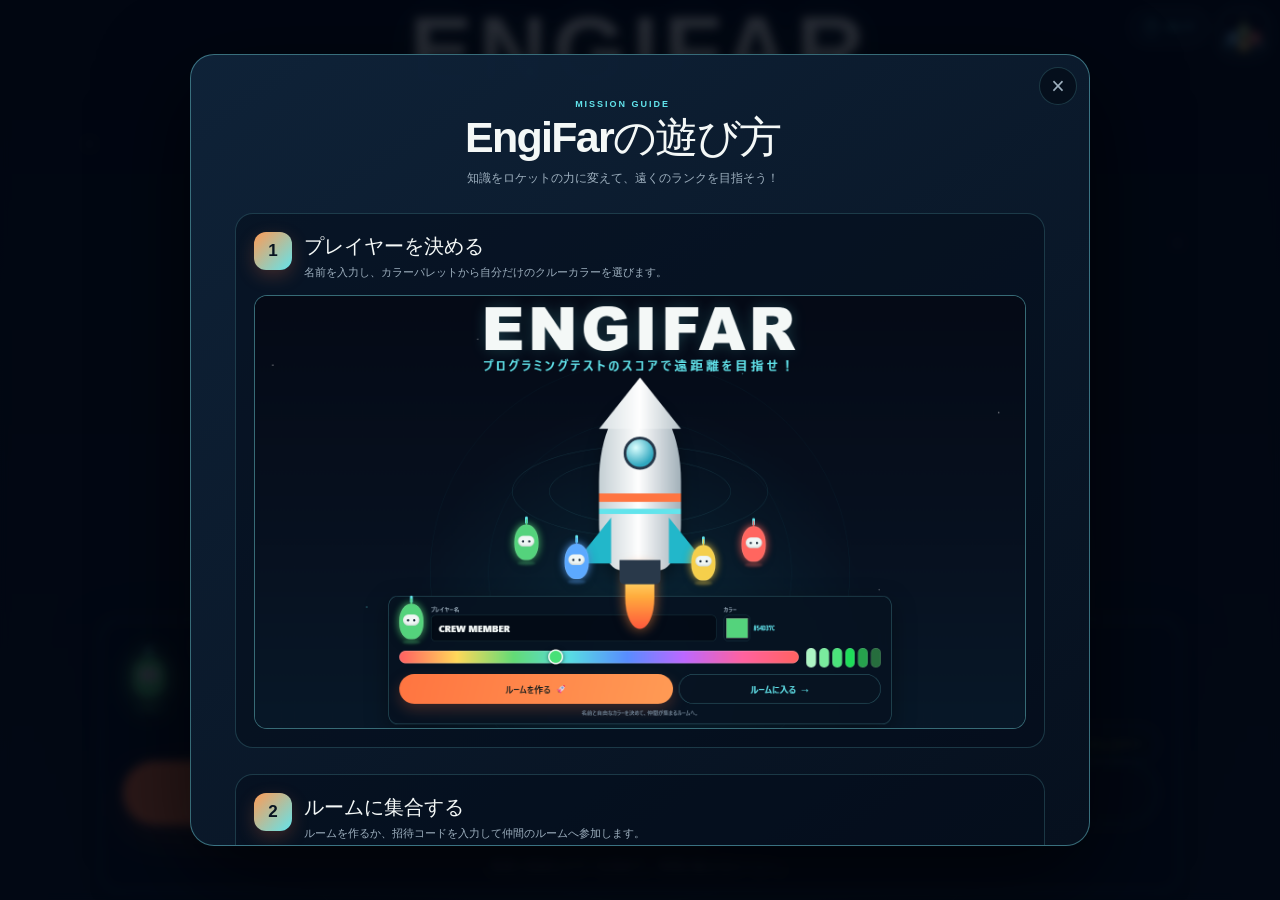
==== commit 7871d679: "ロゴ適応とのUI変更" ====
--- a/public/index.html
+++ b/public/index.html
@@ -4,13 +4,20 @@
   <meta charset="UTF-8">
   <meta name="viewport" content="width=device-width, initial-scale=1, viewport-fit=cover">
   <meta name="theme-color" content="#07111f">
+  <meta name="apple-mobile-web-app-title" content="EngiFar">
+  <link rel="icon" type="image/svg+xml" href="/assets/rogo/EngiFar_rogo.svg">
+  <link rel="apple-touch-icon" sizes="180x180" href="/apple-touch-icon.png">
+  <link rel="manifest" href="/site.webmanifest">
   <title>EngiFar | 遠距離を目指せ!!</title>
-  <link rel="stylesheet" href="./style.css?v=20260826-pr33-ui-port">
-  <script type="module" src="./script.js?v=20260826-pr33-ui-port"></script>
+  <link rel="stylesheet" href="./style.css?v=20260827-corner-logo">
+  <script type="module" src="./script.js?v=20260826-flight-score"></script>
 </head>
 <body>
   <div class="app-shell reference-home" id="app" data-page="home">
     <div class="space-background" aria-hidden="true"></div>
+    <div class="home-corner-logo">
+      <img src="./assets/rogo/EngiFar_rogo.svg?v=20260827-corner-logo" alt="EngiFar">
+    </div>
     <button class="guide-open-button guide-open-button--home" type="button" aria-haspopup="dialog"><span>?</span> 遊び方</button>
     <main class="reference-home-main">
       <header class="reference-hero"><p class="reference-logo">ENGIFAR</p><h1>プログラミングテストのスコアで<wbr>遠距離を目指せ！</h1></header>
--- a/public/style.css
+++ b/public/style.css
@@ -165,19 +165,15 @@
 }
 
 .brand-mark {
-  display: grid;
-  place-items: center;
+  display: block;
   width: 34px;
   height: 34px;
   flex: 0 0 auto;
   border: 1px solid rgba(98, 228, 236, .46);
   border-radius: 10px;
-  color: #08121f;
   background: linear-gradient(135deg, var(--cyan), var(--orange-bright));
   box-shadow: 0 0 22px rgba(98, 228, 236, .16);
-  font-family: "Arial Black", "Segoe UI", sans-serif;
-  font-size: 18px;
-  font-weight: 900;
+  object-fit: cover;
 }
 
 .brand > span:last-child {
@@ -835,10 +831,13 @@
 .quiz-head-side {
   display: flex;
   align-items: center;
+  flex-wrap: wrap;
+  justify-content: flex-end;
   gap: 7px;
 }
 
 .category-chip,
+.technology-chip,
 .difficulty-chip {
   display: inline-flex;
   align-items: center;
@@ -854,6 +853,12 @@
   border: 1px solid rgba(98, 228, 236, .3);
   color: var(--cyan);
   background: rgba(98, 228, 236, .08);
+}
+
+.technology-chip {
+  border: 1px solid rgba(184, 137, 255, .32);
+  color: #d9c2ff;
+  background: rgba(184, 137, 255, .1);
 }
 
 .difficulty-chip {
@@ -970,7 +975,7 @@
 }
 
 .question-copy pre {
-  overflow: hidden;
+  overflow: auto;
   margin: 0;
   min-height: 64px;
   padding: 14px 16px;
@@ -979,9 +984,69 @@
   color: var(--lime);
   background: rgba(13, 28, 18, .72);
   font: 800 clamp(13px, 1.7vw, 18px)/1.5 ui-monospace, "Cascadia Code", "Yu Gothic UI", monospace;
+  text-align: left;
+  white-space: pre-wrap;
+  overflow-wrap: normal;
+  tab-size: 2;
+}
+
+.quiz-syntax-token {
+  font: inherit;
+}
+
+.quiz-syntax-token--keyword {
+  color: var(--orange-bright);
+}
+
+.quiz-syntax-token--string {
+  color: var(--lime);
+}
+
+.quiz-syntax-token--number {
+  color: #d8a8ff;
+}
+
+.quiz-syntax-token--function {
+  color: var(--cyan);
+}
+
+.quiz-syntax-token--property {
+  color: #78bfff;
+}
+
+.quiz-syntax-token--type {
+  color: #ffd48a;
+}
+
+.quiz-syntax-token--identifier {
+  color: #e2edf1;
+}
+
+.quiz-syntax-token--punctuation {
+  color: #91a8b8;
+}
+
+.quiz-syntax-token--comment {
+  color: #7f948d;
+  font-style: italic;
+}
+
+.quiz-syntax-token--blank {
+  display: inline-block;
+  min-width: 4.4em;
+  margin-inline: .16em;
+  padding: 0 .34em .03em;
+  border: 1px solid rgba(255, 155, 85, .7);
+  border-bottom: 2px solid var(--lime);
+  border-radius: 6px;
+  color: #fff9d8;
+  background: linear-gradient(180deg, rgba(255, 117, 65, .28), rgba(201, 247, 101, .1));
+  box-shadow: 0 0 0 2px rgba(255, 117, 65, .08), 0 0 14px rgba(255, 155, 85, .24);
+  font-weight: 950;
+  letter-spacing: .12em;
+  line-height: 1.22;
   text-align: center;
-  white-space: pre-wrap;
-  overflow-wrap: anywhere;
+  text-shadow: 0 0 8px rgba(255, 255, 255, .24);
 }
 
 .answer-grid {
@@ -1761,6 +1826,51 @@
   animation: panel-enter .55s ease both;
 }
 
+.result-view-tabs {
+  display: grid;
+  grid-template-columns: repeat(2, minmax(0, 1fr));
+  gap: 5px;
+  margin-bottom: 11px;
+  padding: 4px;
+  border: 1px solid rgba(98, 228, 236, .2);
+  border-radius: 13px;
+  background: rgba(3, 12, 24, .62);
+}
+
+.result-view-tab {
+  min-height: 36px;
+  padding: 7px 10px;
+  border-radius: 9px;
+  color: var(--muted);
+  background: transparent;
+  cursor: pointer;
+  font-size: 10px;
+  font-weight: 900;
+  letter-spacing: .08em;
+  transition: color .15s ease, background .15s ease, box-shadow .15s ease;
+}
+
+.result-view-tab:hover,
+.result-view-tab:focus-visible {
+  color: var(--text);
+  outline: 1px solid rgba(98, 228, 236, .48);
+}
+
+.result-view-tab.is-active {
+  color: #07111f;
+  background: linear-gradient(135deg, var(--cyan), var(--lime));
+  box-shadow: 0 4px 14px rgba(98, 228, 236, .16);
+}
+
+.result-view-pane {
+  min-width: 0;
+  animation: result-pane-enter .2s ease both;
+}
+
+@keyframes result-pane-enter {
+  from { opacity: 0; transform: translateY(4px); }
+}
+
 .result-panel h1 {
   margin: 7px 0 8px;
   font-family: "Arial Black", "Yu Gothic UI", sans-serif;
@@ -2181,6 +2291,7 @@
   }
 
   .category-chip,
+  .technology-chip,
   .difficulty-chip {
     height: 23px;
     padding-inline: 7px;
@@ -3147,6 +3258,8 @@
 .result-avatar .crew-avatar { --crew-size: 50px; }
 .result-rank-row span { color:var(--quiet); font-size:8px; font-weight:900; letter-spacing:.13em; }
 .result-rank-row strong { color:var(--rank-color,var(--lime)); font-size:clamp(15px,2vw,22px); }
+.result-rank-value { display:grid; min-width:0; justify-items:end; gap:1px; text-align:right; }
+.result-rank-value small { max-width:min(58vw,360px); overflow:hidden; color:var(--muted); font-size:7px; font-weight:800; line-height:1.35; text-overflow:ellipsis; white-space:nowrap; }
 .result-data-grid { display:grid; grid-template-columns:minmax(210px,1fr) minmax(175px,.82fr); align-items:center; gap:8px; margin:10px 0; }
 .radar-card { min-width:0; margin:0; padding:4px; border:1px solid var(--line); border-radius:15px; background:rgba(4,13,25,.58); }
 .radar-chart { display:block; width:100%; height:auto; max-height:230px; }
@@ -3158,6 +3271,7 @@
 .result-data-grid .result-metrics dd b { font-size:clamp(24px,3vw,34px); }
 .result-data-grid .metric-altitude dd b { font-size:clamp(18px,2.7vw,30px); letter-spacing:-.05em; }
 .crew-results { margin:-3px 0 9px; padding:8px 10px; border:1px solid rgba(201,247,101,.25); border-radius:12px; background:rgba(4,13,25,.58); }
+.crew-results.result-view-pane { margin:0 0 9px; padding:12px; }
 .crew-results header { display:flex; align-items:center; justify-content:space-between; gap:8px; }
 .crew-results header span { color:var(--lime); font-size:8px; font-weight:900; letter-spacing:.12em; }
 .crew-results header strong { font-size:11px; }
@@ -3171,7 +3285,7 @@
 .result-privacy-control { display:flex; flex-wrap:wrap; align-items:center; gap:6px; margin-top:7px; }
 .result-privacy-control .secondary-button { min-height:30px; padding:5px 10px; font-size:8px; white-space:nowrap; }
 .result-privacy-control small { flex-basis:100%; color:var(--quiet); font-size:7px; line-height:1.4; }
-.crew-results ol { display:grid; gap:4px; max-height:86px; margin-top:6px; padding:0; overflow:auto; list-style:none; counter-reset:crew-rank; }
+.crew-results ol { display:grid; gap:4px; max-height:132px; margin-top:6px; padding:0; overflow:auto; list-style:none; counter-reset:crew-rank; }
 .crew-results li { counter-increment:crew-rank; display:grid; grid-template-columns:22px minmax(0,1fr) auto auto; align-items:center; gap:6px; padding:5px 7px; border-radius:8px; background:rgba(98,228,236,.06); font-size:9px; }
 .crew-results li::before { content:counter(crew-rank); color:var(--cyan); font-weight:900; text-align:center; }
 .crew-results li.is-you { outline:1px solid rgba(201,247,101,.38); background:rgba(201,247,101,.08); }
@@ -3185,6 +3299,7 @@
 .card-mini-metrics .card-distance-metric { grid-column:1/-1; display:flex; align-items:center; justify-content:space-between; gap:10px; }
 .card-distance-metric dt { flex:0 0 auto; }
 .card-distance-metric dd { min-width:0; text-align:right; }
+.card-distance-metric dd span { color:var(--muted); font-size:.68em; font-weight:800; }
 .card-rank-metric dd { color:var(--lime); font-size:15px; font-weight:900; }
 #card-altitude { font-size:clamp(12px,1.5vw,18px); letter-spacing:-.04em; }
 
@@ -3205,7 +3320,8 @@
   .result-panel h1{font-size:clamp(22px,7vw,30px)}
   .result-avatar .crew-avatar{--crew-size:32px}
   .result-rank-row{padding:6px 8px}.result-data-grid{grid-template-columns:minmax(150px,1.08fr) minmax(116px,.72fr);gap:5px;margin:6px 0}.radar-chart{max-height:174px}.radar-label{font-size:8px}.result-data-grid .result-metrics{gap:4px}.result-data-grid .result-metrics>div{padding:6px 8px;border-radius:10px}.result-data-grid .result-metrics dt{font-size:8px}.result-data-grid .result-metrics dt small{display:none}.result-data-grid .result-metrics dd{margin-top:2px}.result-data-grid .result-metrics dd b{font-size:20px}.result-data-grid .metric-altitude dd b{font-size:15px}.result-data-grid .result-metrics dd span{font-size:8px}.radar-card figcaption{display:none}
-  .crew-results{margin-bottom:6px;padding:6px 7px}.crew-results ol{max-height:58px}.crew-results li{grid-template-columns:18px minmax(0,1fr) auto;padding:4px 5px}.crew-results-detail{display:none}
+  .result-view-tabs{margin-bottom:7px;padding:3px}.result-view-tab{min-height:32px;padding:5px 7px;font-size:9px}
+  .crew-results{margin-bottom:6px;padding:6px 7px}.crew-results.result-view-pane{padding:8px}.crew-results ol{max-height:92px}.crew-results li{grid-template-columns:18px minmax(0,1fr) auto;padding:4px 5px}.crew-results-detail{display:none}
 }
 
 @media (max-height:620px) and (min-width:700px) {
@@ -3220,6 +3336,7 @@
   .result-panel h1{font-size:24px;margin-block:4px}
   .result-rank-row{margin-top:3px;padding:5px 8px}
   .result-panel{padding:7px 9px}
+  .result-view-tabs{margin-bottom:4px;padding:2px}.result-view-tab{min-height:25px;padding:3px 6px;font-size:8px}
   .result-data-grid{grid-template-columns:1fr;gap:3px;margin:3px 0}
   .radar-card{height:96px;overflow:hidden}
   .radar-chart{height:90px;max-height:90px}
@@ -3228,6 +3345,7 @@
   .result-data-grid .result-metrics .metric-altitude{display:block}
   .result-data-grid .result-metrics>div{padding:4px 7px}
   .result-data-grid .result-metrics dd b{font-size:21px}
+  .crew-results.result-view-pane{padding:6px 8px}.crew-results ol{max-height:58px}
 }
 
 @media (orientation:landscape) and (max-height:560px) and (min-width:600px) {
@@ -3265,6 +3383,20 @@
 
 /* Mission guide popup */
 .room-header-actions { display:flex; align-items:center; gap:8px; }
+.home-corner-logo {
+  position:absolute;
+  z-index:11;
+  top:var(--safe-top);
+  right:var(--safe-right);
+  width:48px;
+  height:48px;
+  overflow:hidden;
+  border:1px solid var(--line-strong);
+  border-radius:14px;
+  background:var(--night);
+  box-shadow:0 8px 24px rgba(0,0,0,.34),0 0 20px rgba(98,228,236,.12);
+}
+.home-corner-logo img { display:block; width:100%; height:100%; object-fit:cover; }
 .guide-open-button {
   display:inline-flex;
   align-items:center;
@@ -3282,7 +3414,7 @@
   backdrop-filter:blur(8px);
 }
 .guide-open-button span { display:grid; place-items:center; width:17px; height:17px; border:1px solid currentColor; border-radius:50%; font-size:11px; }
-.guide-open-button--home { position:absolute; z-index:10; top:max(10px,env(safe-area-inset-top)); right:max(12px,env(safe-area-inset-right)); }
+.guide-open-button--home { position:absolute; z-index:10; top:var(--safe-top); right:calc(var(--safe-right) + 60px); }
 .guide-open-button:hover { color:var(--text); background:rgba(18,42,65,.92); }
 
 .guide-layer { position:relative; z-index:200; }
@@ -3329,7 +3461,8 @@
 .guide-finish-button { display:flex; align-items:center; justify-content:center; width:min(100%,390px); min-height:48px; margin:20px auto 0; border-radius:999px; color:#091321; background:linear-gradient(135deg,var(--orange),var(--orange-bright)); font-weight:900; cursor:pointer; box-shadow:0 12px 28px rgba(255,117,65,.25); }
 
 @media (max-width:620px) {
-  .guide-open-button--home { top:max(66px,calc(env(safe-area-inset-top) + 58px)); }
+  .home-corner-logo { width:42px; height:42px; border-radius:12px; }
+  .guide-open-button--home { top:max(62px,calc(env(safe-area-inset-top) + 54px)); right:var(--safe-right); }
   body.guide-open .guide-modal { width:calc(100% - 16px); max-height:92dvh; border-radius:18px; }
   .guide-scroll { max-height:92dvh; padding:21px 12px 24px; }
   .guide-heading { padding-inline:24px; }
